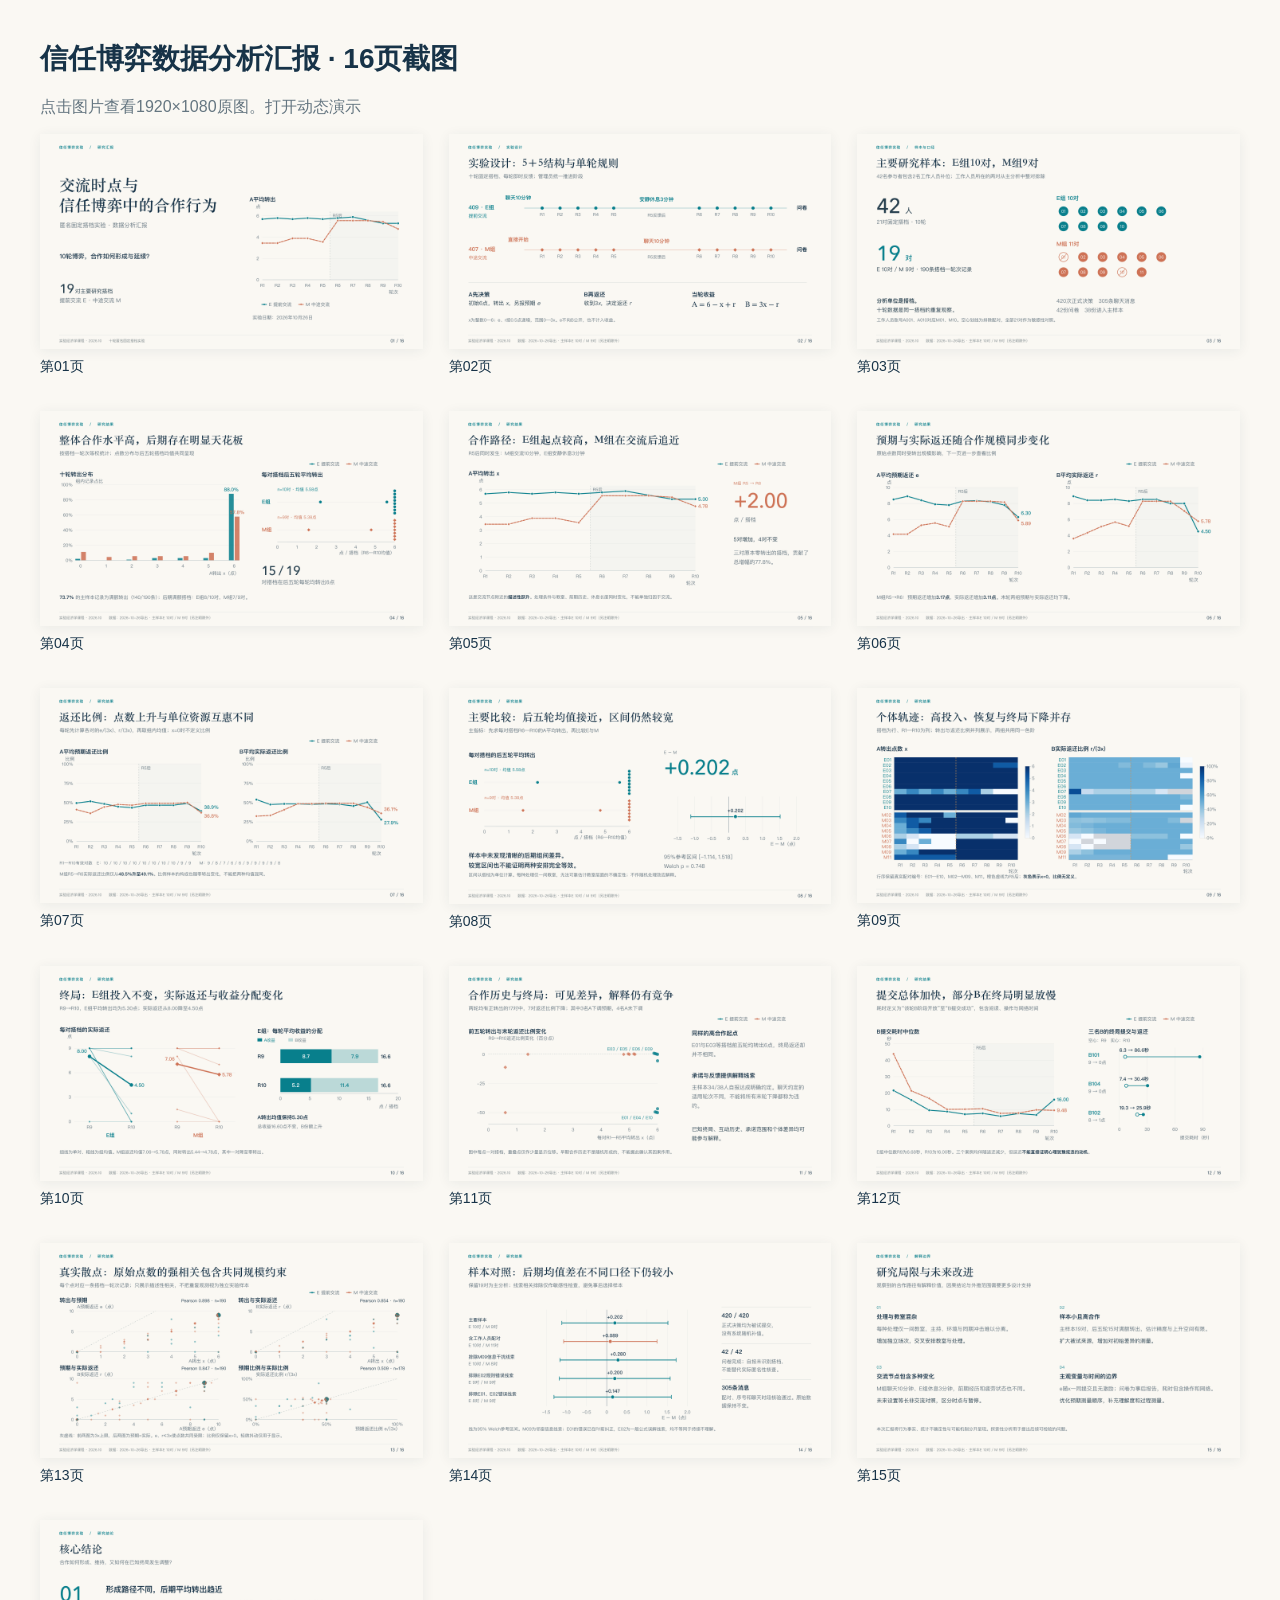
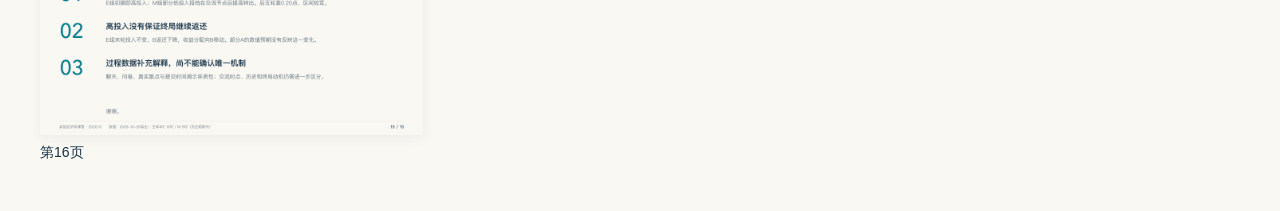
==== screenshots/index.html @ 46f56bd9 "Add offline trust-game analysis presentation" ====
<!doctype html><html lang="zh-CN"><meta charset="utf-8"><meta name="viewport" content="width=device-width,initial-scale=1"><title>16页截图总览</title><style>*{box-sizing:border-box}body{margin:40px;background:#faf8f3;color:#173348;font-family:"PingFang SC","Microsoft Yahei",sans-serif}h1{font-size:28px}p{color:#657681}.grid{display:grid;grid-template-columns:repeat(3,minmax(0,1fr));gap:26px}a{color:inherit;text-decoration:none}img{display:block;width:100%;box-shadow:0 2px 12px #17334812}figcaption{margin:9px 0;font-size:14px}figure{margin:0}@media(max-width:900px){.grid{grid-template-columns:repeat(2,minmax(0,1fr))}}@media(max-width:600px){.grid{grid-template-columns:1fr}}</style><h1>信任博弈数据分析汇报 · 16页截图</h1><p>点击图片查看1920×1080原图。<a href="../index.html">打开动态演示</a></p><div class="grid"><a href="slide-01.png"><figure><img src="slide-01.png" alt="第1页截图"><figcaption>第01页</figcaption></figure></a><a href="slide-02.png"><figure><img src="slide-02.png" alt="第2页截图"><figcaption>第02页</figcaption></figure></a><a href="slide-03.png"><figure><img src="slide-03.png" alt="第3页截图"><figcaption>第03页</figcaption></figure></a><a href="slide-04.png"><figure><img src="slide-04.png" alt="第4页截图"><figcaption>第04页</figcaption></figure></a><a href="slide-05.png"><figure><img src="slide-05.png" alt="第5页截图"><figcaption>第05页</figcaption></figure></a><a href="slide-06.png"><figure><img src="slide-06.png" alt="第6页截图"><figcaption>第06页</figcaption></figure></a><a href="slide-07.png"><figure><img src="slide-07.png" alt="第7页截图"><figcaption>第07页</figcaption></figure></a><a href="slide-08.png"><figure><img src="slide-08.png" alt="第8页截图"><figcaption>第08页</figcaption></figure></a><a href="slide-09.png"><figure><img src="slide-09.png" alt="第9页截图"><figcaption>第09页</figcaption></figure></a><a href="slide-10.png"><figure><img src="slide-10.png" alt="第10页截图"><figcaption>第10页</figcaption></figure></a><a href="slide-11.png"><figure><img src="slide-11.png" alt="第11页截图"><figcaption>第11页</figcaption></figure></a><a href="slide-12.png"><figure><img src="slide-12.png" alt="第12页截图"><figcaption>第12页</figcaption></figure></a><a href="slide-13.png"><figure><img src="slide-13.png" alt="第13页截图"><figcaption>第13页</figcaption></figure></a><a href="slide-14.png"><figure><img src="slide-14.png" alt="第14页截图"><figcaption>第14页</figcaption></figure></a><a href="slide-15.png"><figure><img src="slide-15.png" alt="第15页截图"><figcaption>第15页</figcaption></figure></a><a href="slide-16.png"><figure><img src="slide-16.png" alt="第16页截图"><figcaption>第16页</figcaption></figure></a></div></html>
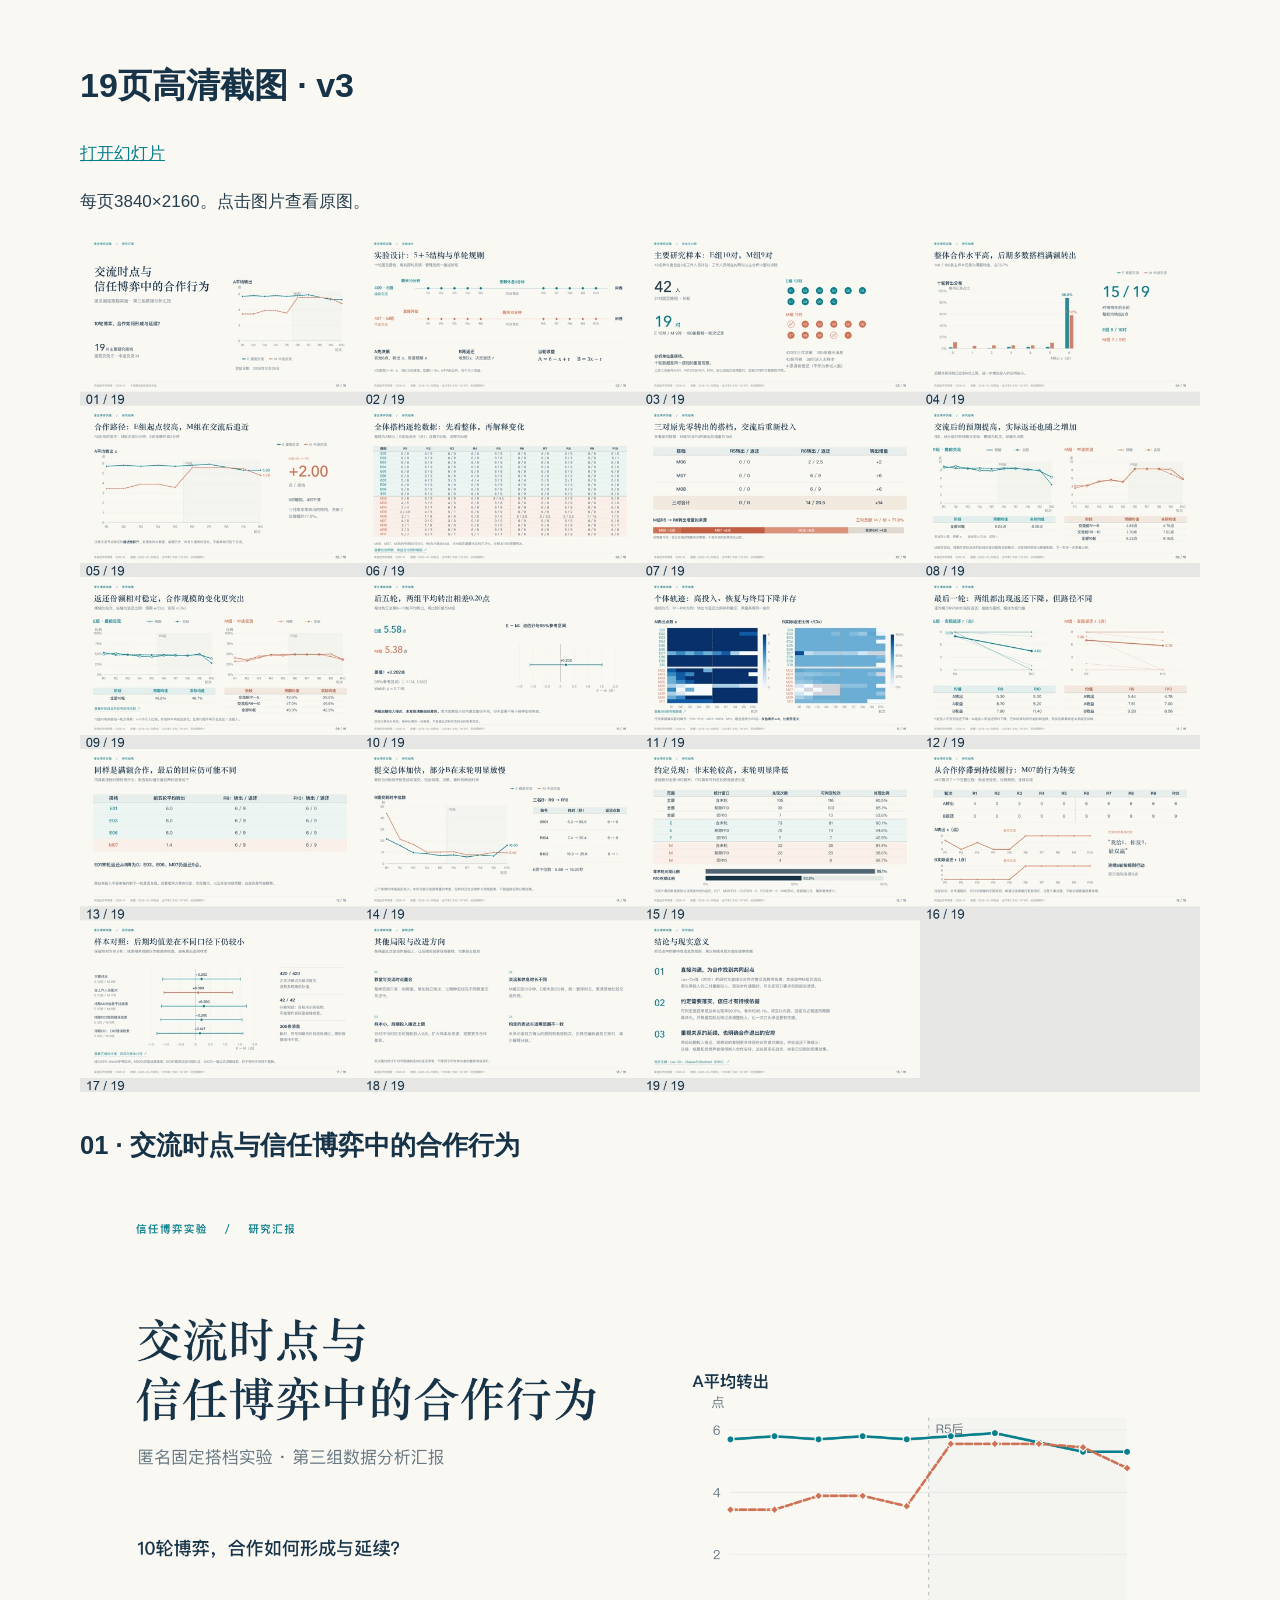
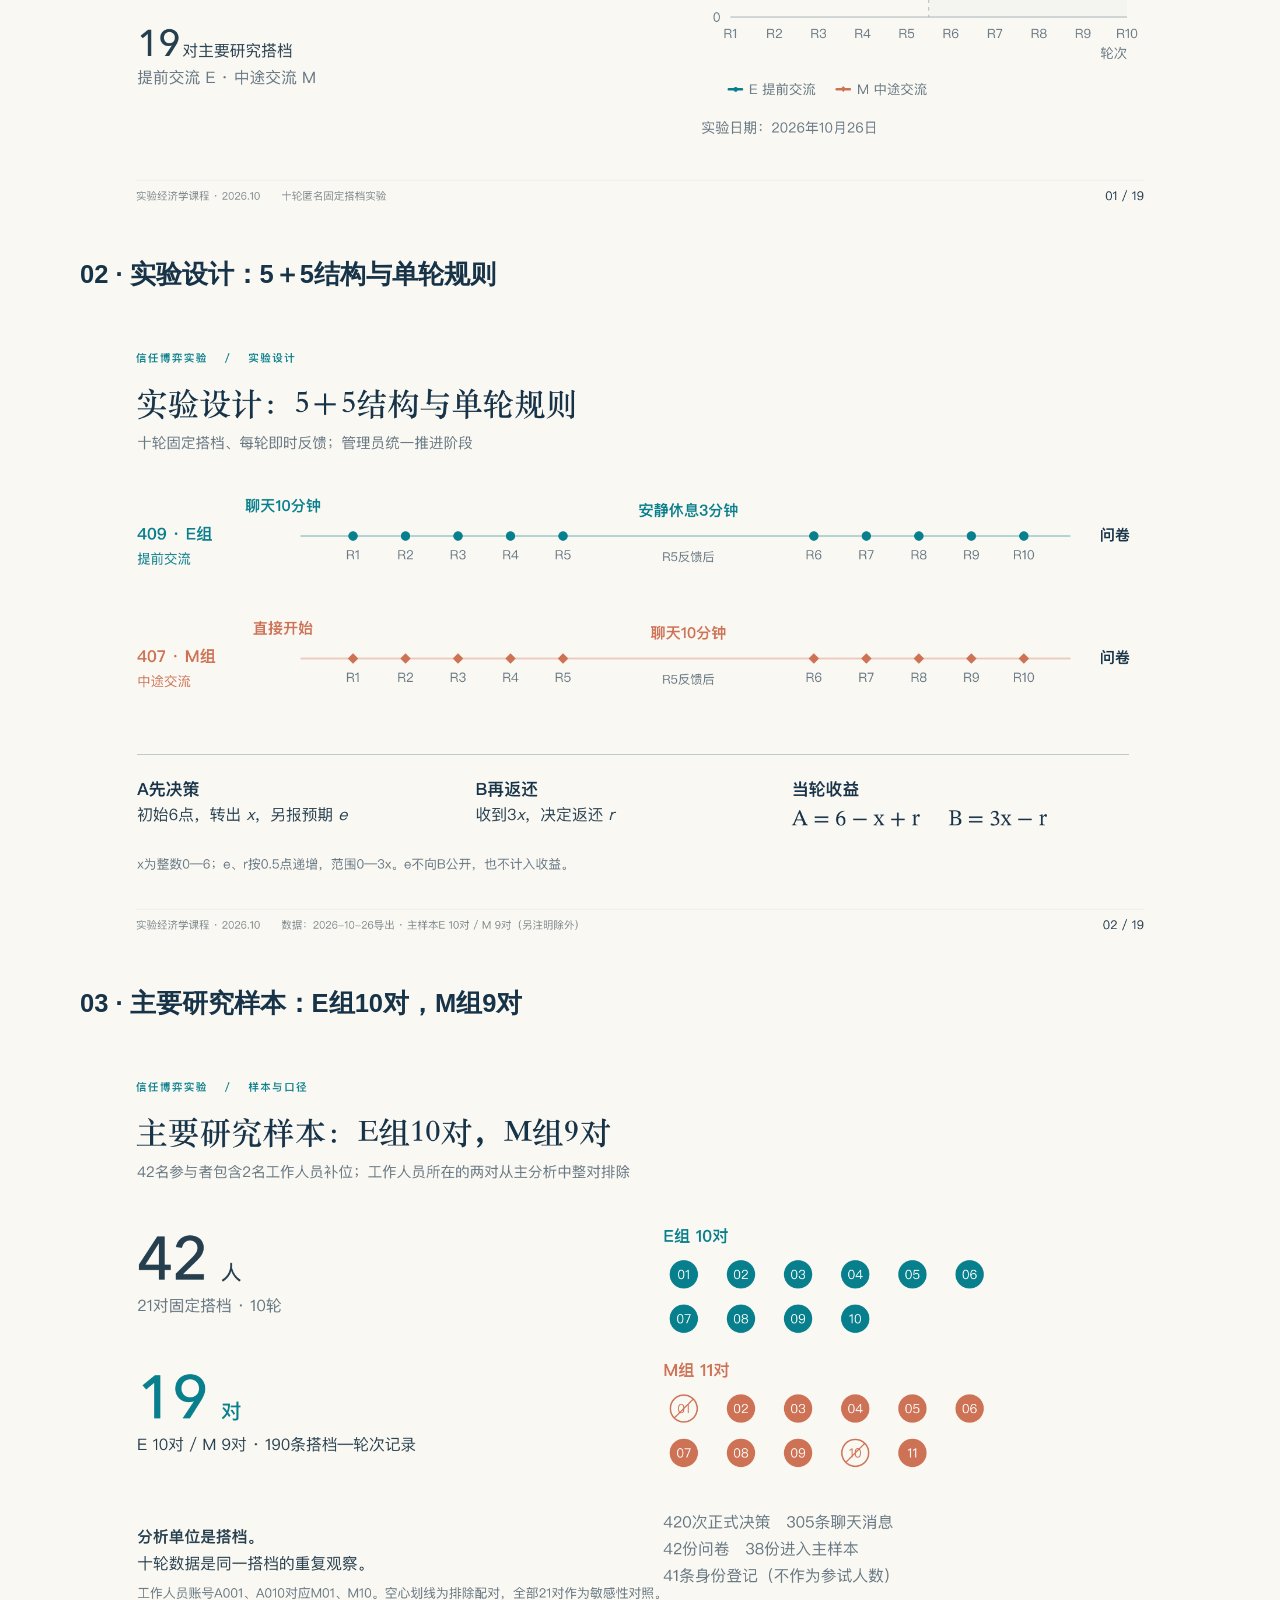
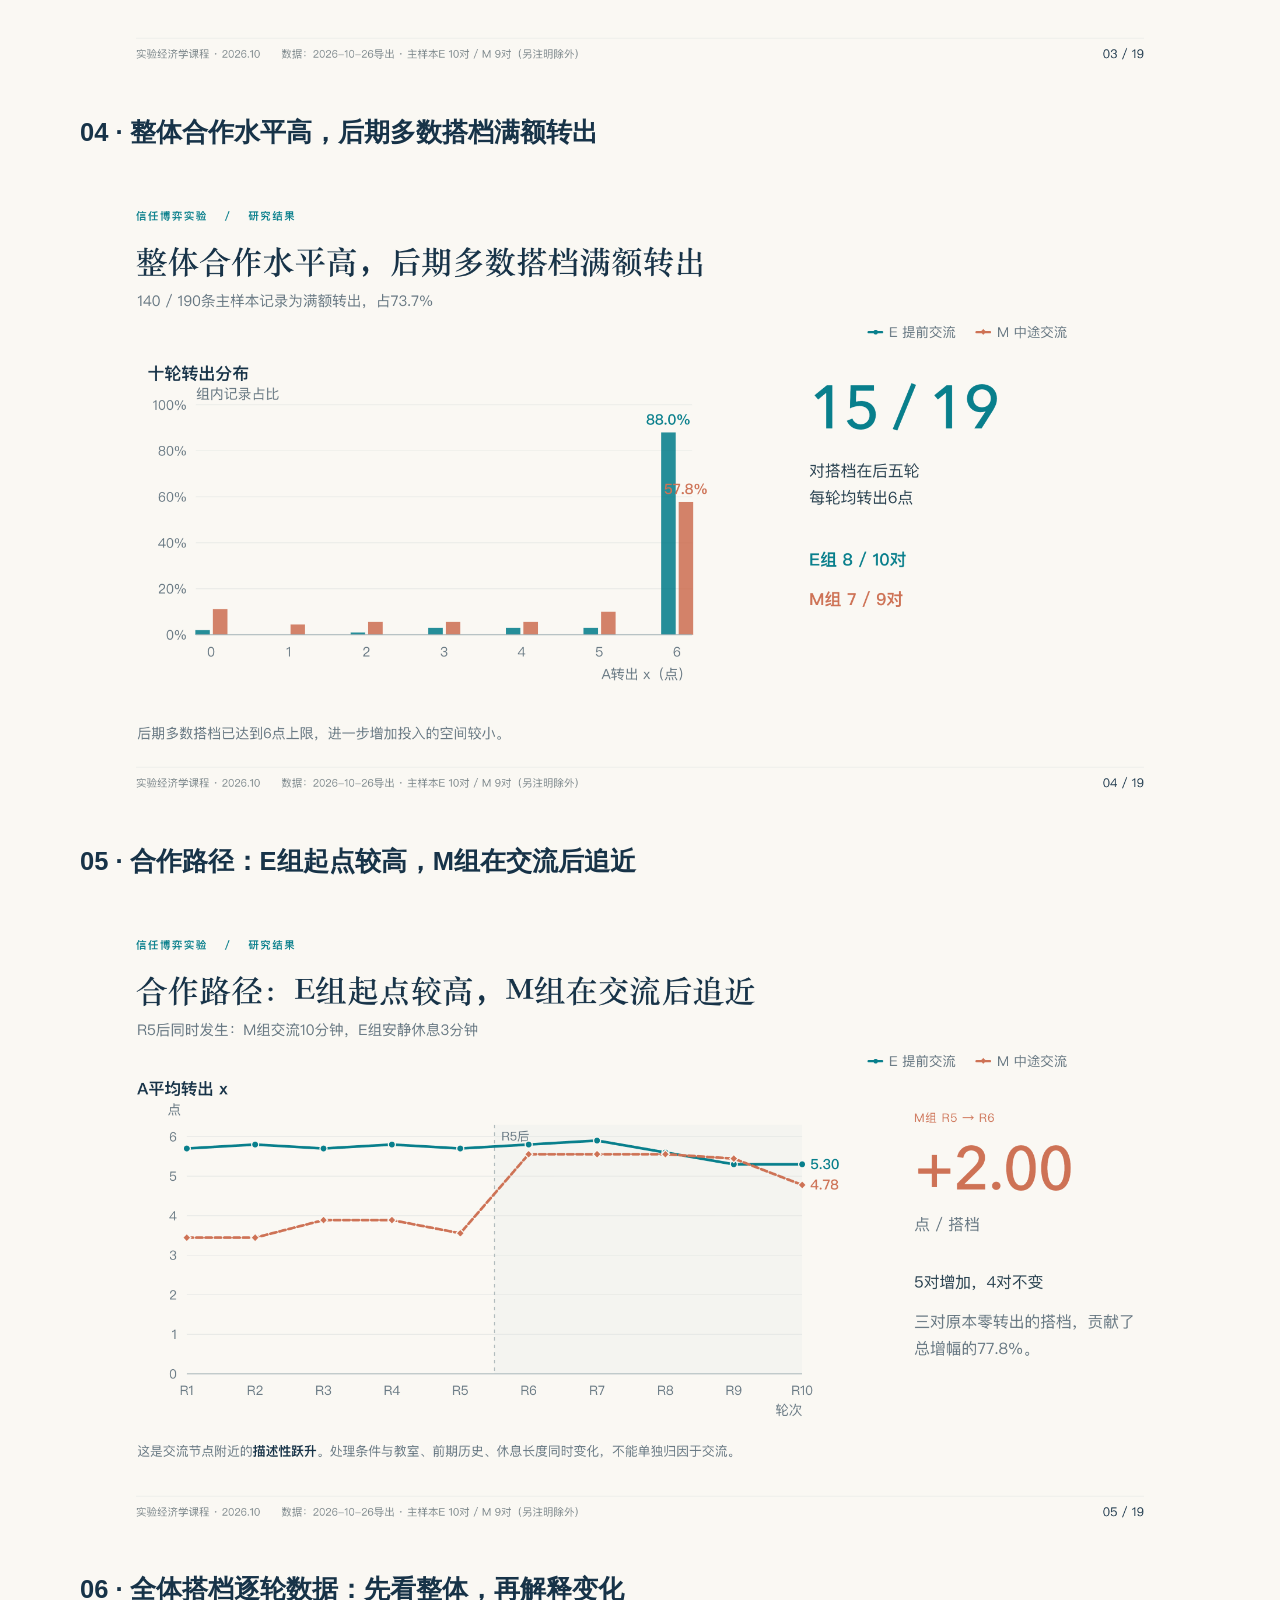
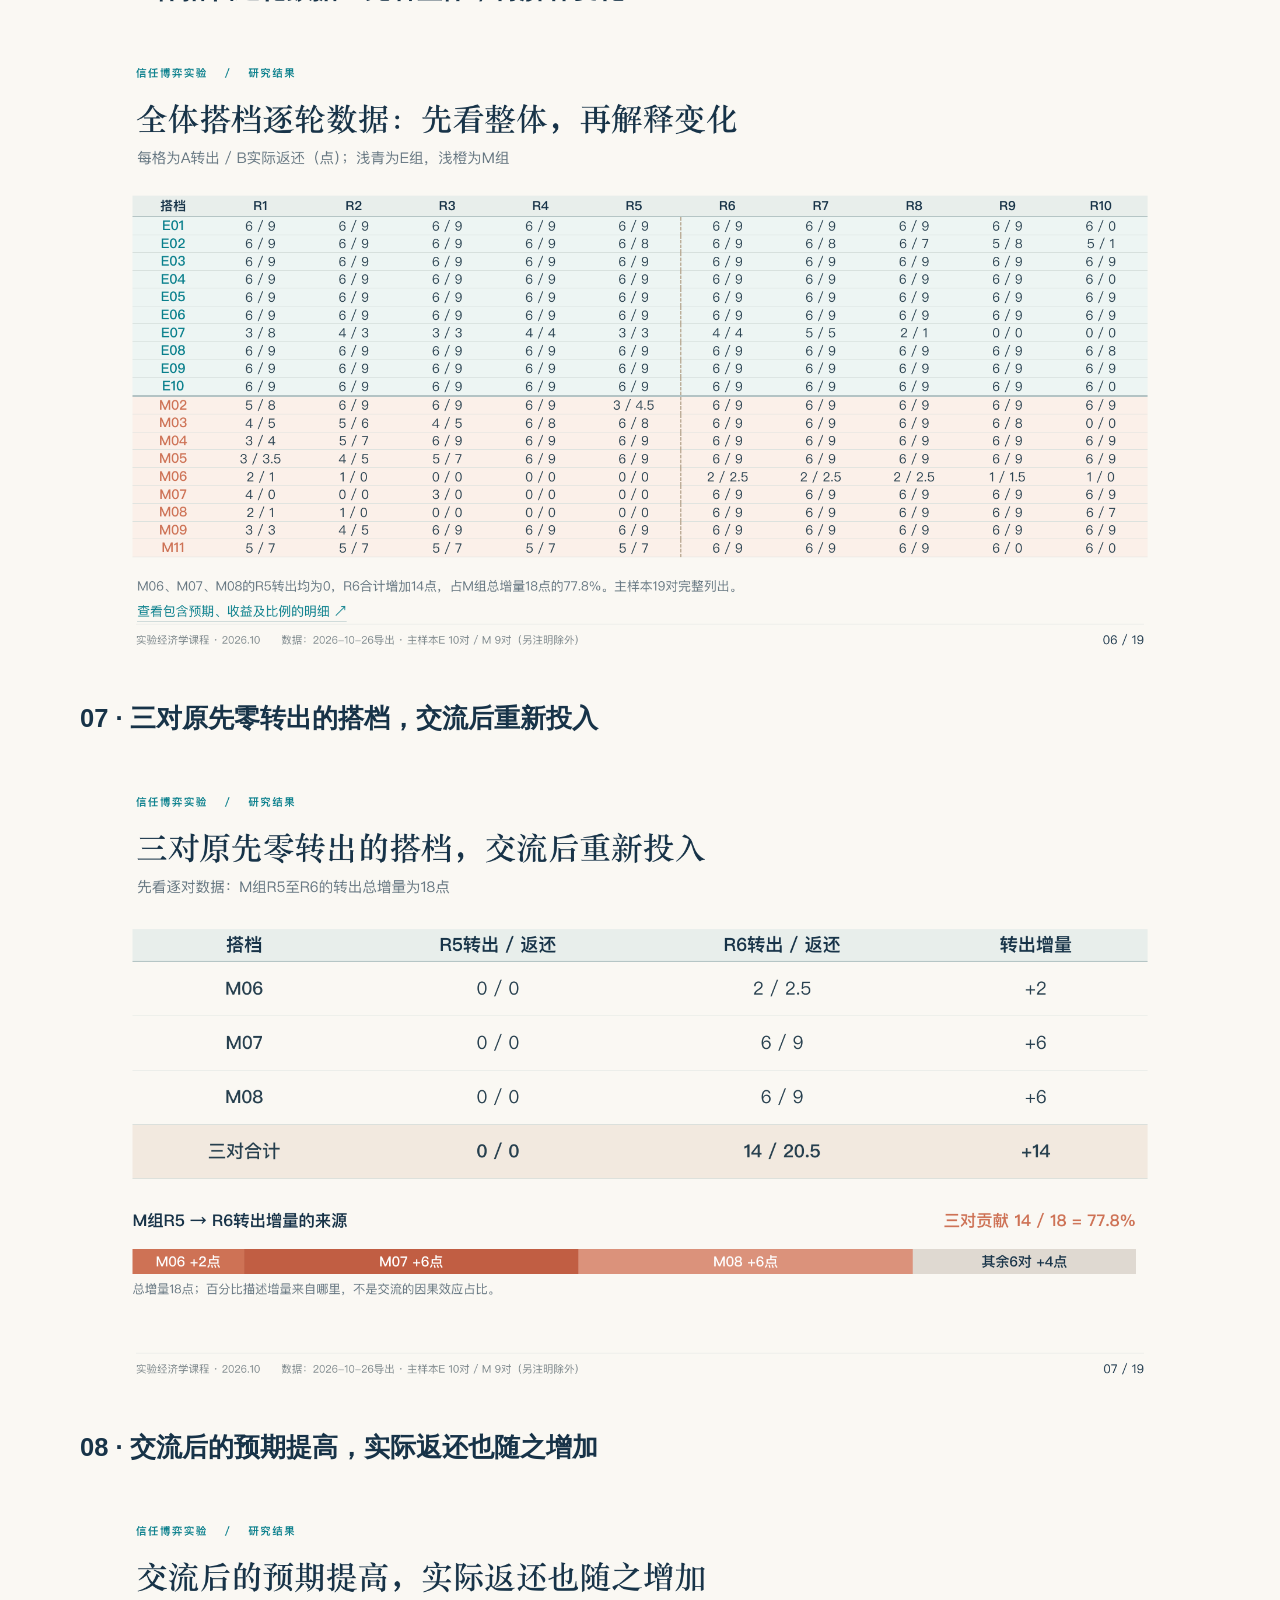
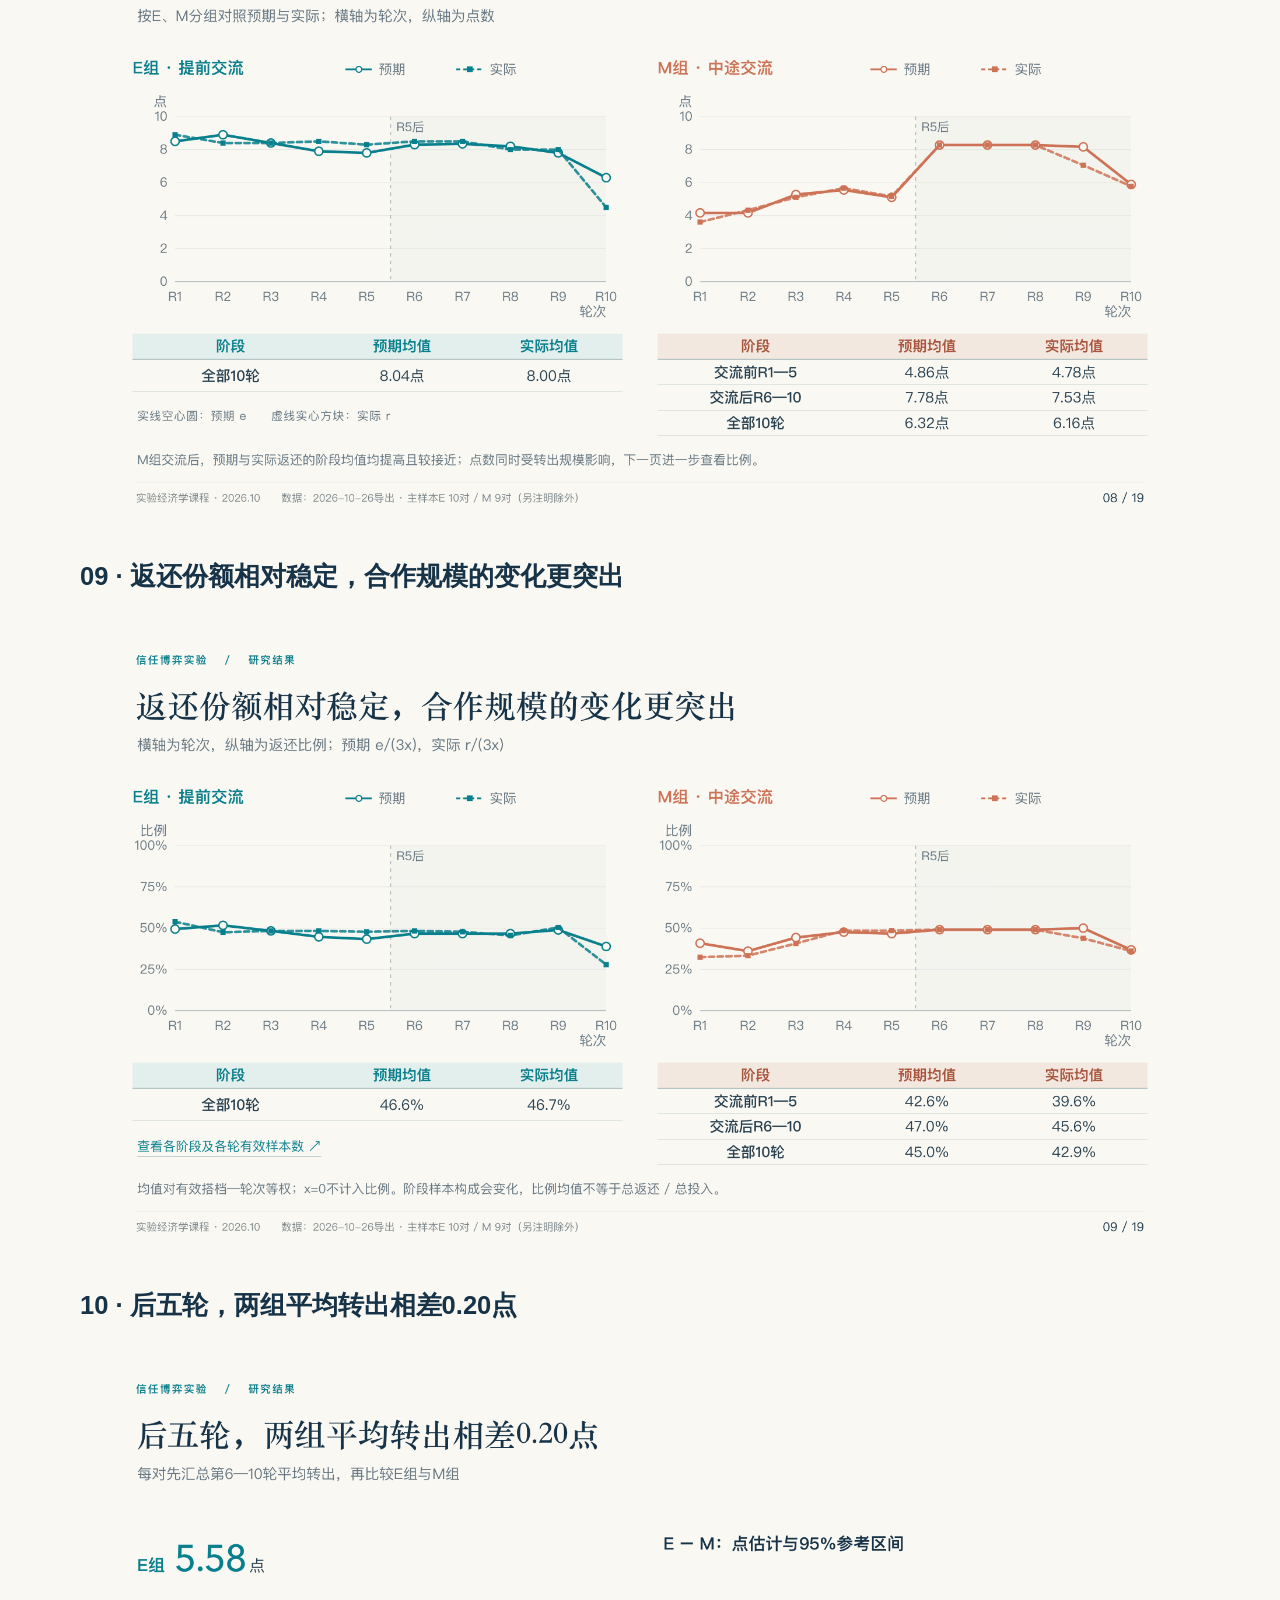
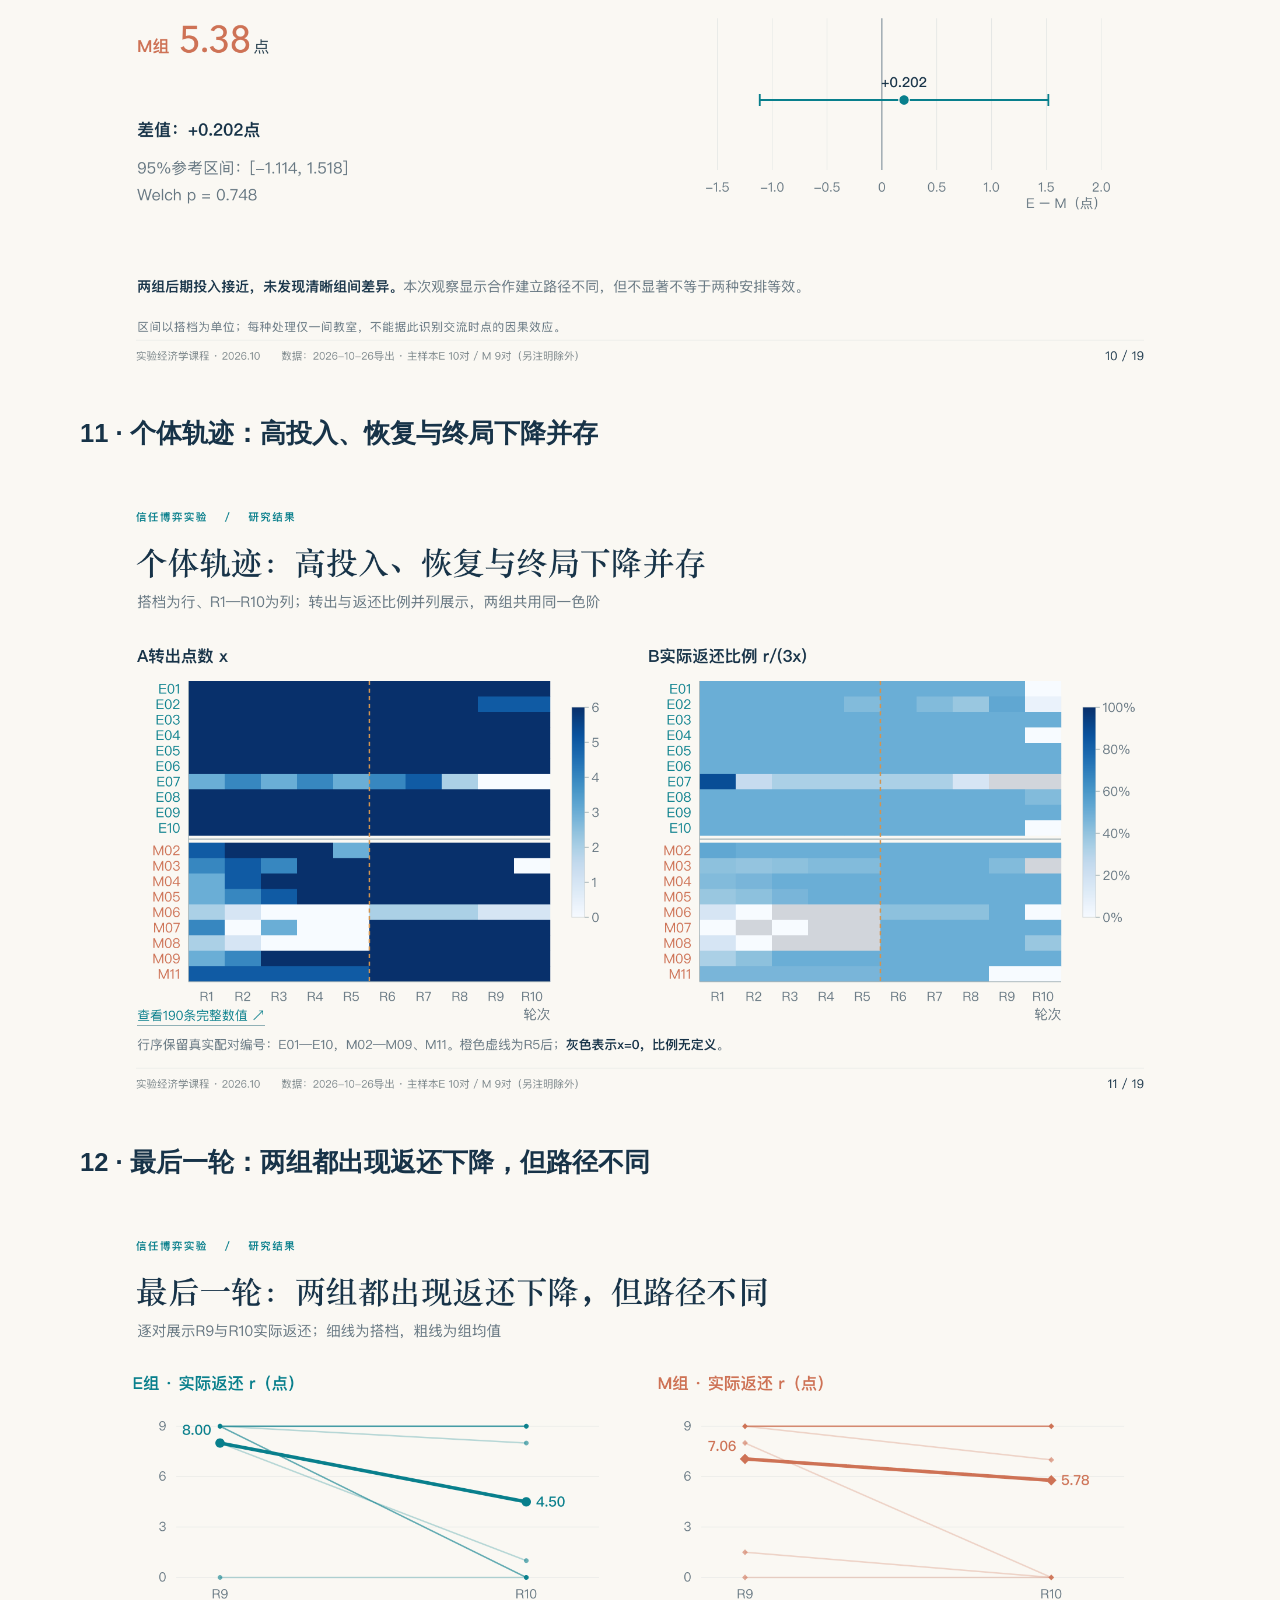
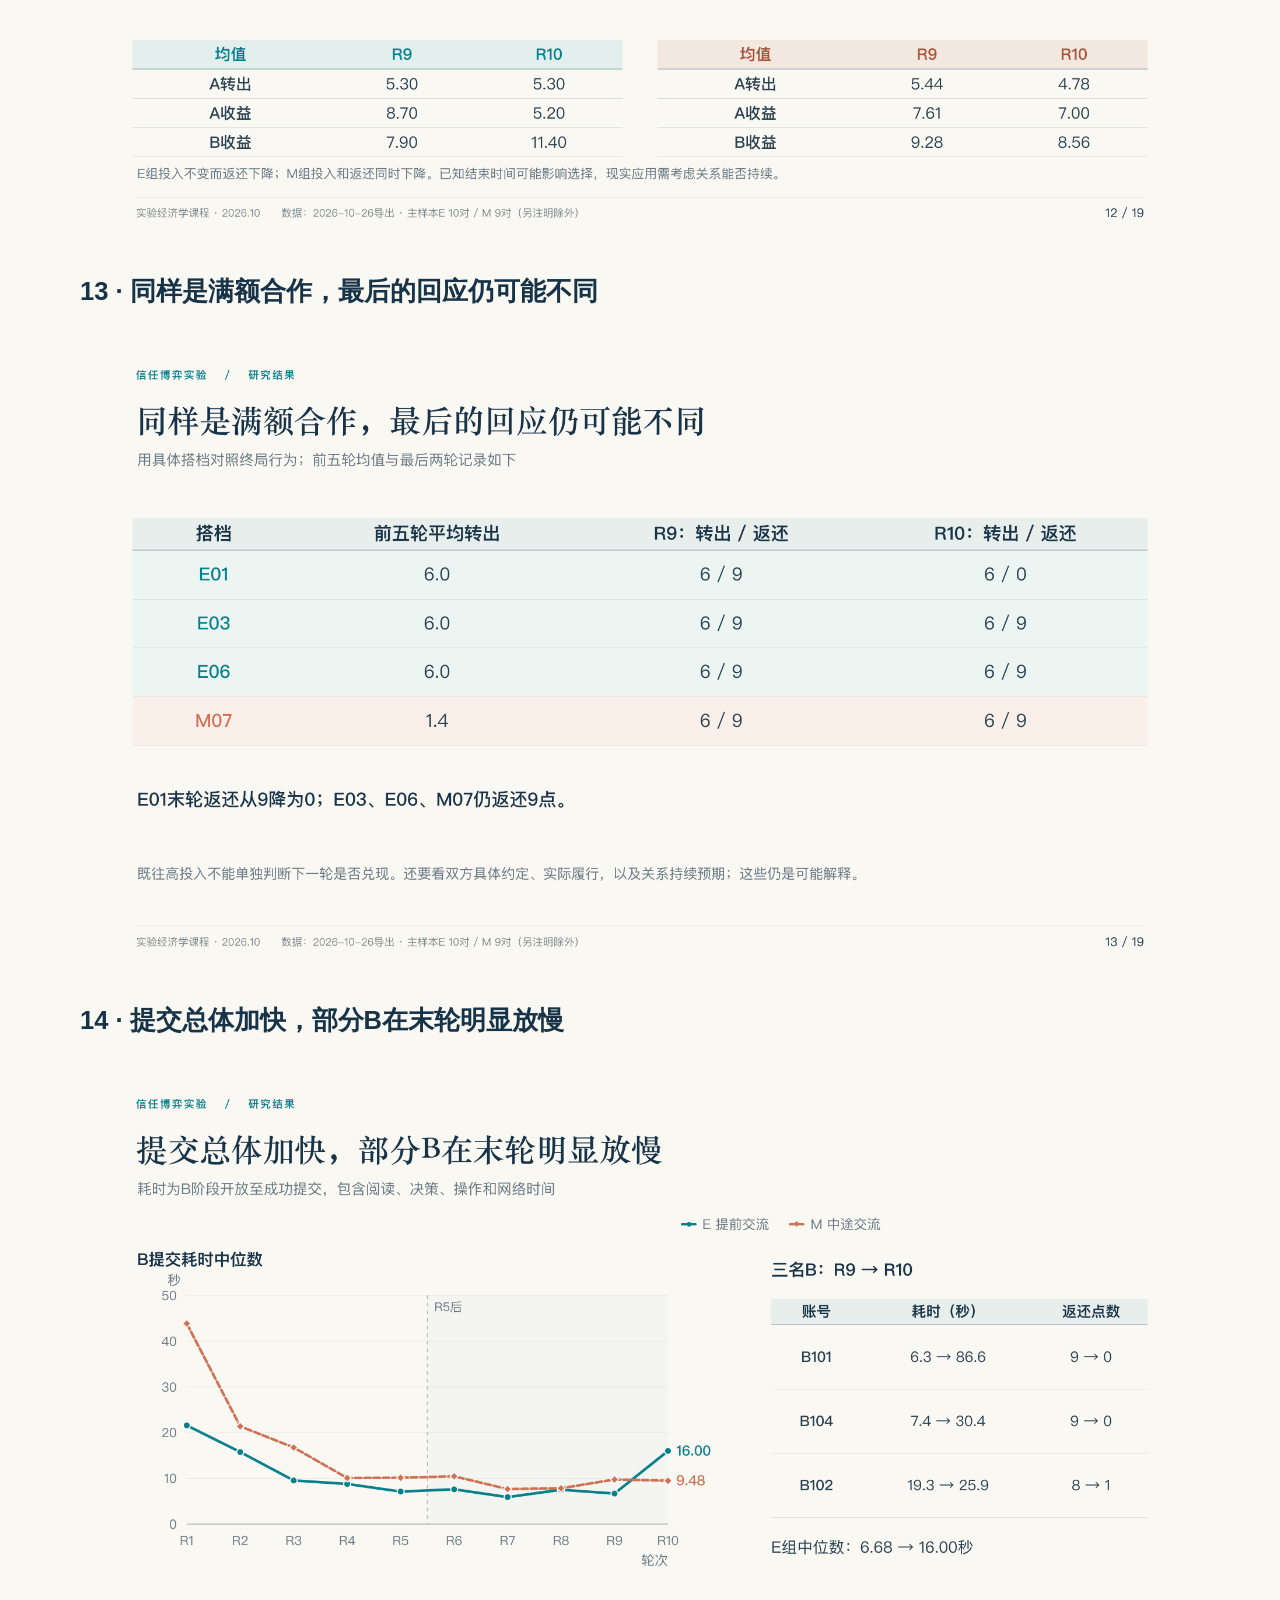
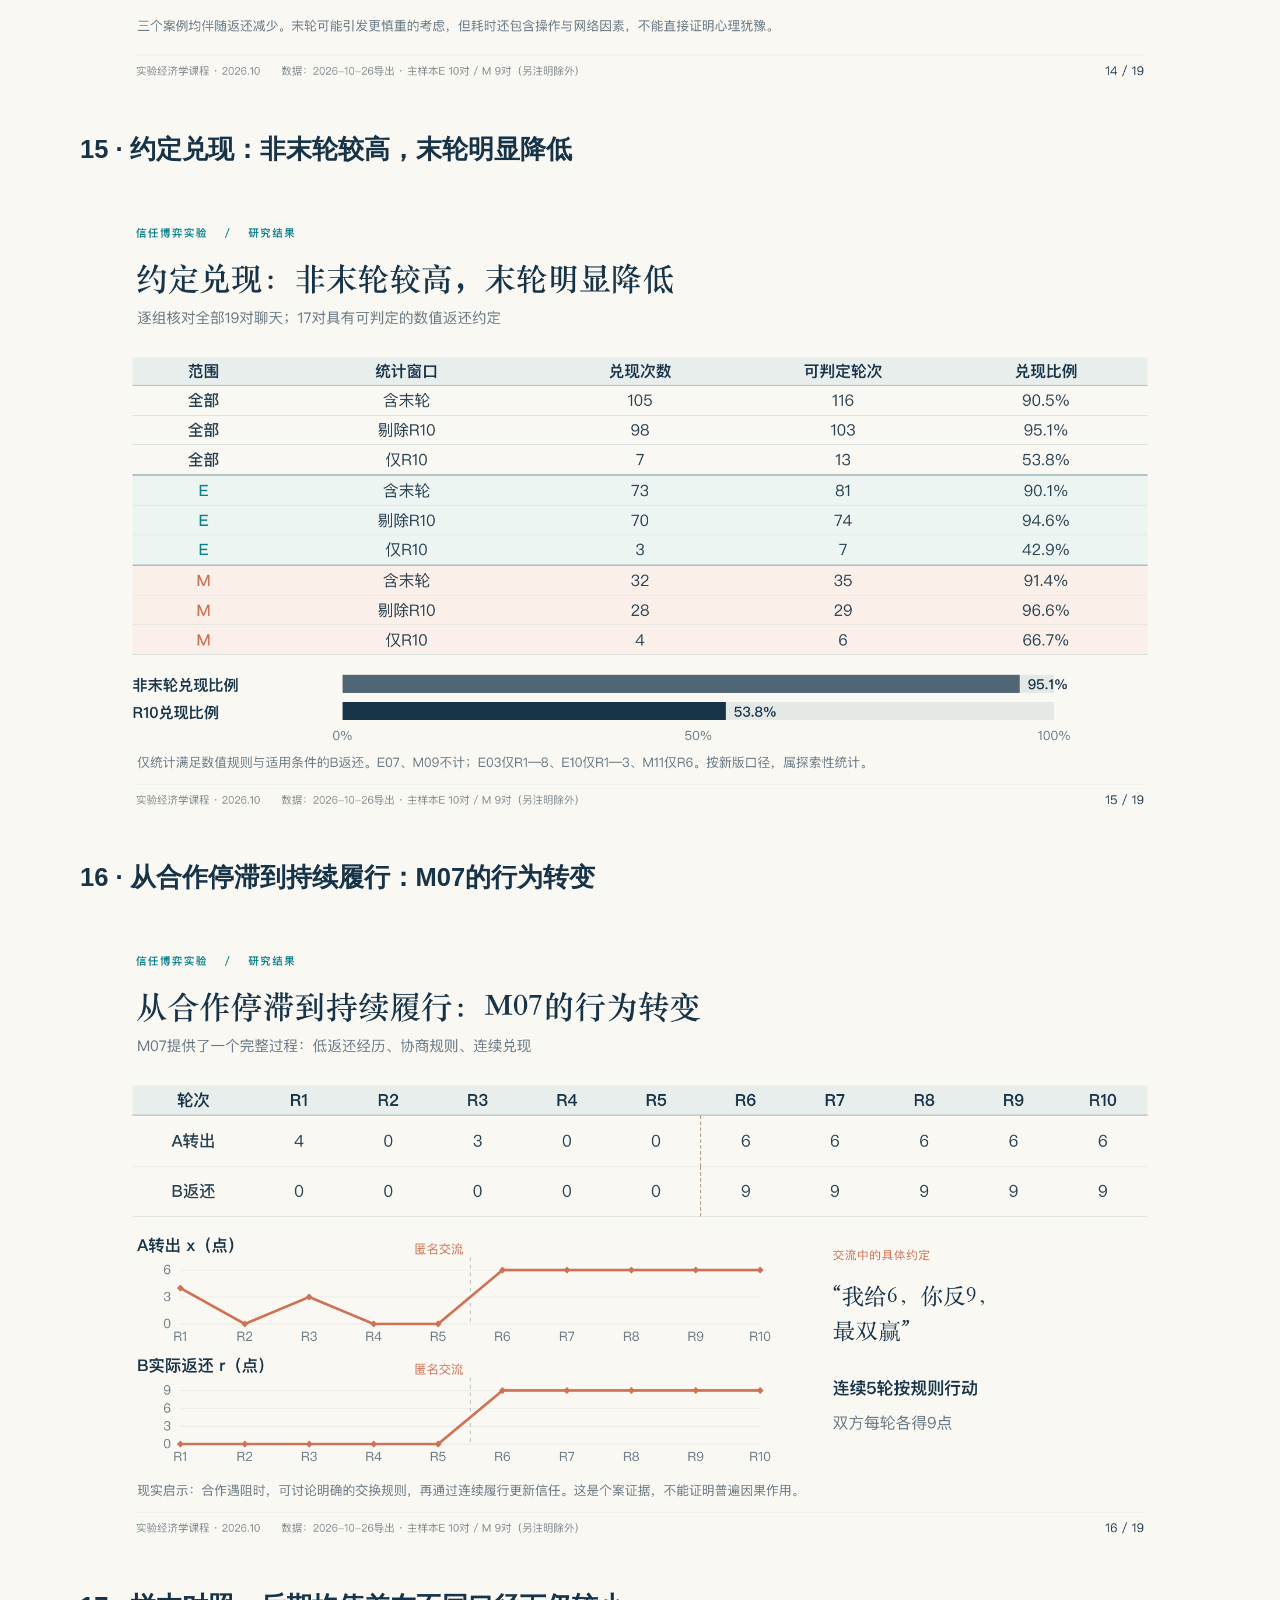
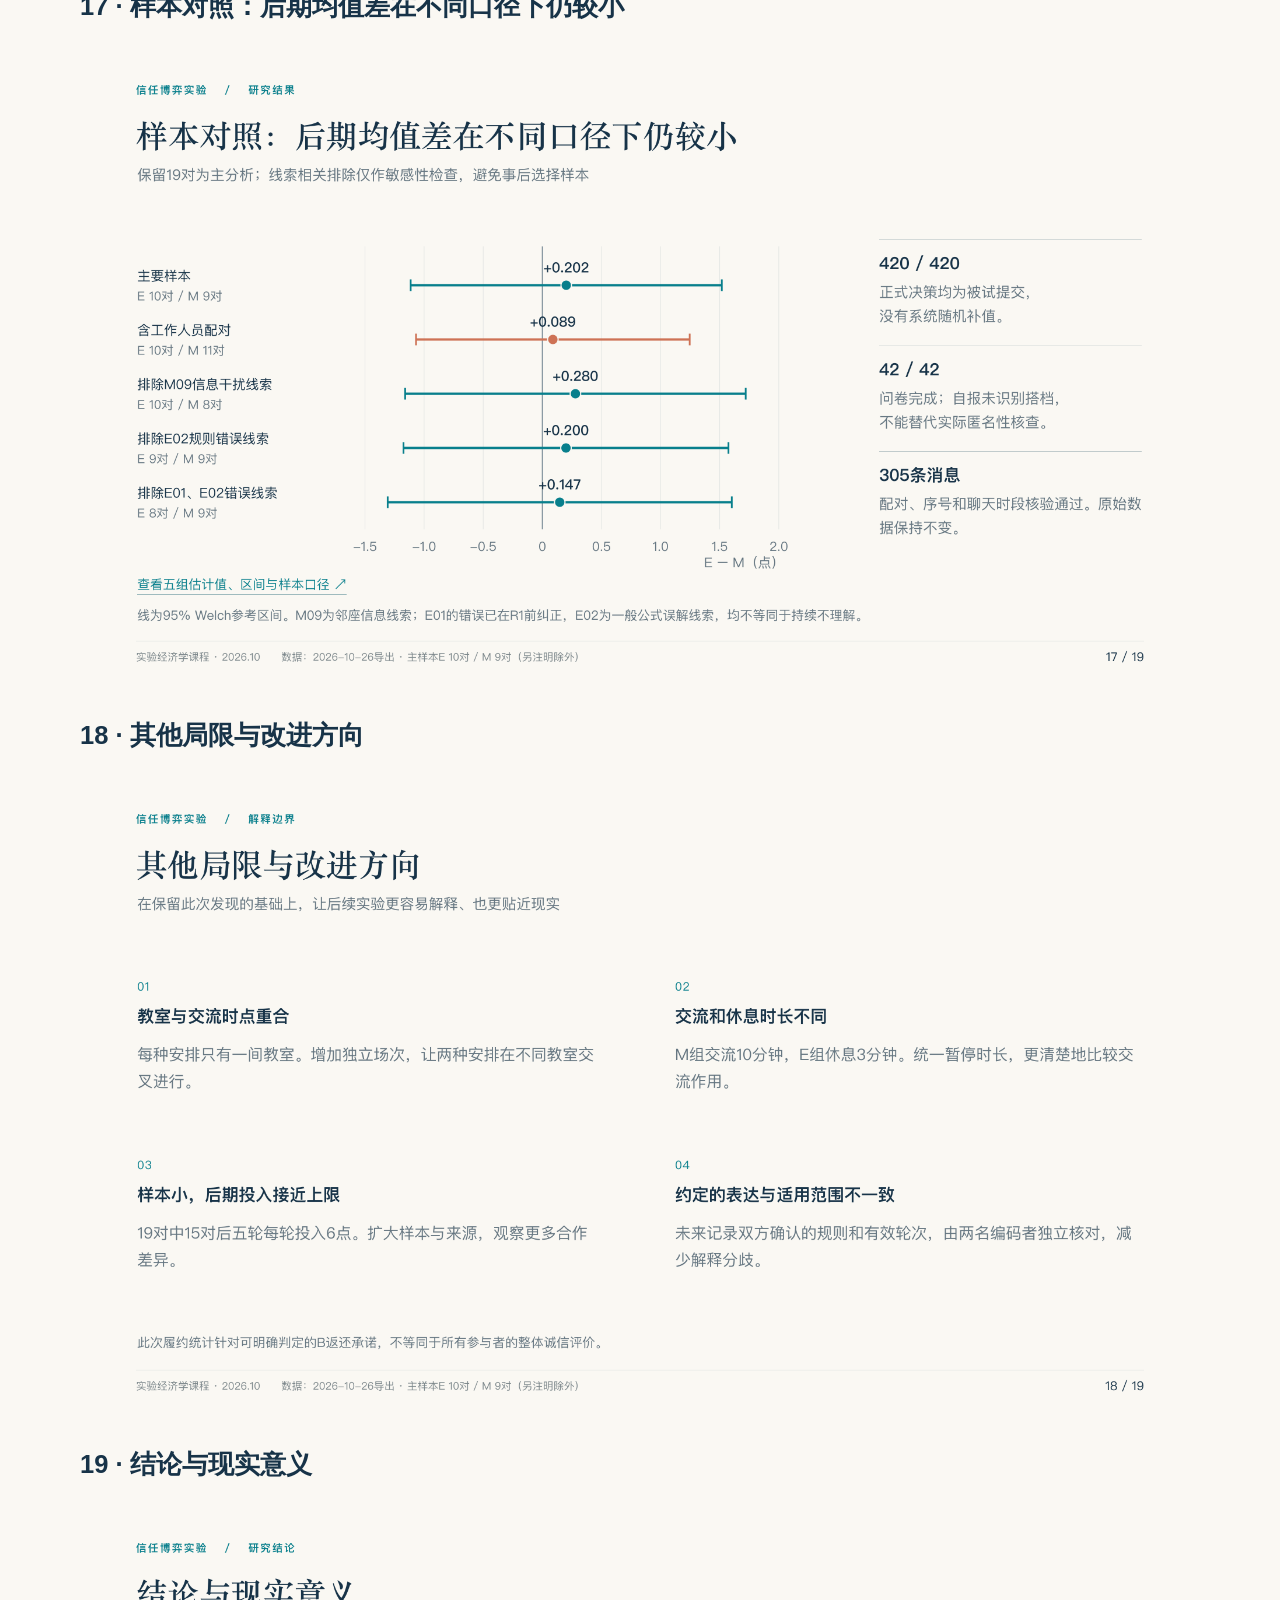
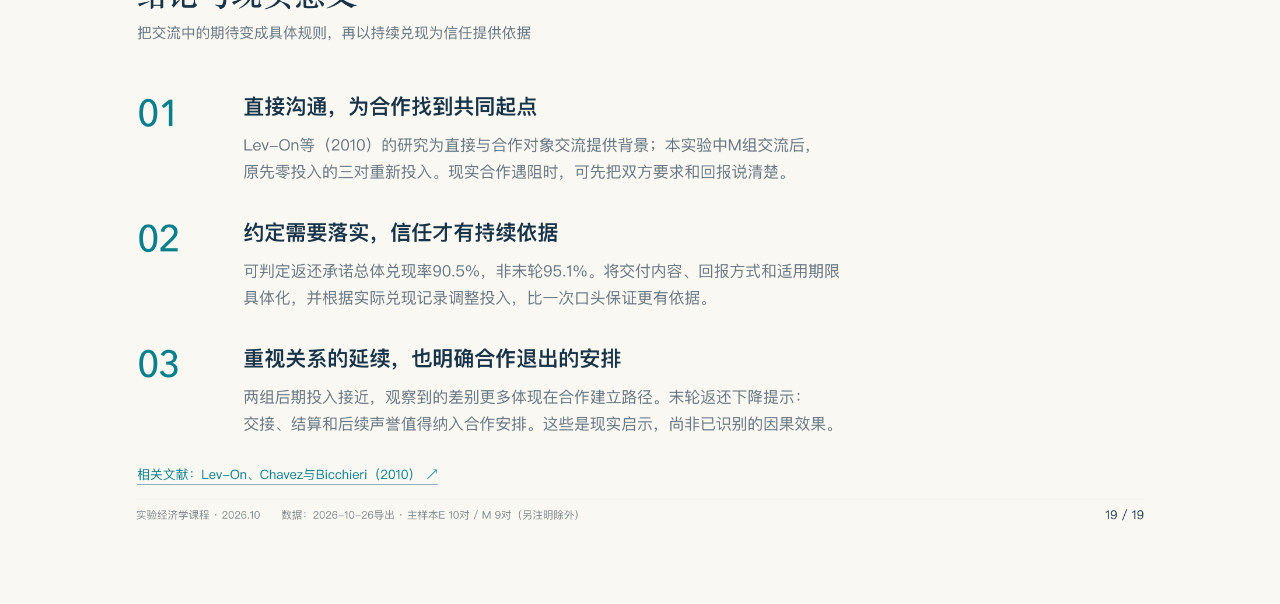
==== commit 1060f67d: "Update presentation to v3 with visible tables and 19 refreshed screenshots" ====
--- a/screenshots/index.html
+++ b/screenshots/index.html
@@ -1 +1 @@
-<!doctype html><html lang="zh-CN"><meta charset="utf-8"><meta name="viewport" content="width=device-width,initial-scale=1"><title>16页截图总览</title><style>*{box-sizing:border-box}body{margin:40px;background:#faf8f3;color:#173348;font-family:"PingFang SC","Microsoft Yahei",sans-serif}h1{font-size:28px}p{color:#657681}.grid{display:grid;grid-template-columns:repeat(3,minmax(0,1fr));gap:26px}a{color:inherit;text-decoration:none}img{display:block;width:100%;box-shadow:0 2px 12px #17334812}figcaption{margin:9px 0;font-size:14px}figure{margin:0}@media(max-width:900px){.grid{grid-template-columns:repeat(2,minmax(0,1fr))}}@media(max-width:600px){.grid{grid-template-columns:1fr}}</style><h1>信任博弈数据分析汇报 · 16页截图</h1><p>点击图片查看1920×1080原图。<a href="../index.html">打开动态演示</a></p><div class="grid"><a href="slide-01.png"><figure><img src="slide-01.png" alt="第1页截图"><figcaption>第01页</figcaption></figure></a><a href="slide-02.png"><figure><img src="slide-02.png" alt="第2页截图"><figcaption>第02页</figcaption></figure></a><a href="slide-03.png"><figure><img src="slide-03.png" alt="第3页截图"><figcaption>第03页</figcaption></figure></a><a href="slide-04.png"><figure><img src="slide-04.png" alt="第4页截图"><figcaption>第04页</figcaption></figure></a><a href="slide-05.png"><figure><img src="slide-05.png" alt="第5页截图"><figcaption>第05页</figcaption></figure></a><a href="slide-06.png"><figure><img src="slide-06.png" alt="第6页截图"><figcaption>第06页</figcaption></figure></a><a href="slide-07.png"><figure><img src="slide-07.png" alt="第7页截图"><figcaption>第07页</figcaption></figure></a><a href="slide-08.png"><figure><img src="slide-08.png" alt="第8页截图"><figcaption>第08页</figcaption></figure></a><a href="slide-09.png"><figure><img src="slide-09.png" alt="第9页截图"><figcaption>第09页</figcaption></figure></a><a href="slide-10.png"><figure><img src="slide-10.png" alt="第10页截图"><figcaption>第10页</figcaption></figure></a><a href="slide-11.png"><figure><img src="slide-11.png" alt="第11页截图"><figcaption>第11页</figcaption></figure></a><a href="slide-12.png"><figure><img src="slide-12.png" alt="第12页截图"><figcaption>第12页</figcaption></figure></a><a href="slide-13.png"><figure><img src="slide-13.png" alt="第13页截图"><figcaption>第13页</figcaption></figure></a><a href="slide-14.png"><figure><img src="slide-14.png" alt="第14页截图"><figcaption>第14页</figcaption></figure></a><a href="slide-15.png"><figure><img src="slide-15.png" alt="第15页截图"><figcaption>第15页</figcaption></figure></a><a href="slide-16.png"><figure><img src="slide-16.png" alt="第16页截图"><figcaption>第16页</figcaption></figure></a></div></html>+<!doctype html><html lang="zh-CN"><meta charset="utf-8"><meta name="viewport" content="width=device-width,initial-scale=1"><title>19页高清截图 · v3</title><style>body{background:#faf8f3;color:#263f4e;font:17px/1.8 "PingFang SC","Microsoft YaHei",sans-serif;max-width:1120px;margin:55px auto;padding:0 25px}h1,h2{color:#173348}a{color:#087f8c}table{border-collapse:collapse;width:100%}th,td{padding:12px;text-align:left;border-bottom:1px solid #d4dcda}th{background:#e9efeb}.muted{color:#657681}img{max-width:100%}</style><body><h1>19页高清截图 · v3</h1><p><a href="../index.html">打开幻灯片</a></p><p>每页3840×2160。点击图片查看原图。</p><a href="contact-sheet.jpg"><img src="contact-sheet.jpg"></a><h2>01 · 交流时点与信任博弈中的合作行为</h2><a href="slide-01.png"><img loading="lazy" src="slide-01.png"></a><h2>02 · 实验设计：5＋5结构与单轮规则</h2><a href="slide-02.png"><img loading="lazy" src="slide-02.png"></a><h2>03 · 主要研究样本：E组10对，M组9对</h2><a href="slide-03.png"><img loading="lazy" src="slide-03.png"></a><h2>04 · 整体合作水平高，后期多数搭档满额转出</h2><a href="slide-04.png"><img loading="lazy" src="slide-04.png"></a><h2>05 · 合作路径：E组起点较高，M组在交流后追近</h2><a href="slide-05.png"><img loading="lazy" src="slide-05.png"></a><h2>06 · 全体搭档逐轮数据：先看整体，再解释变化</h2><a href="slide-06.png"><img loading="lazy" src="slide-06.png"></a><h2>07 · 三对原先零转出的搭档，交流后重新投入</h2><a href="slide-07.png"><img loading="lazy" src="slide-07.png"></a><h2>08 · 交流后的预期提高，实际返还也随之增加</h2><a href="slide-08.png"><img loading="lazy" src="slide-08.png"></a><h2>09 · 返还份额相对稳定，合作规模的变化更突出</h2><a href="slide-09.png"><img loading="lazy" src="slide-09.png"></a><h2>10 · 后五轮，两组平均转出相差0.20点</h2><a href="slide-10.png"><img loading="lazy" src="slide-10.png"></a><h2>11 · 个体轨迹：高投入、恢复与终局下降并存</h2><a href="slide-11.png"><img loading="lazy" src="slide-11.png"></a><h2>12 · 最后一轮：两组都出现返还下降，但路径不同</h2><a href="slide-12.png"><img loading="lazy" src="slide-12.png"></a><h2>13 · 同样是满额合作，最后的回应仍可能不同</h2><a href="slide-13.png"><img loading="lazy" src="slide-13.png"></a><h2>14 · 提交总体加快，部分B在末轮明显放慢</h2><a href="slide-14.png"><img loading="lazy" src="slide-14.png"></a><h2>15 · 约定兑现：非末轮较高，末轮明显降低</h2><a href="slide-15.png"><img loading="lazy" src="slide-15.png"></a><h2>16 · 从合作停滞到持续履行：M07的行为转变</h2><a href="slide-16.png"><img loading="lazy" src="slide-16.png"></a><h2>17 · 样本对照：后期均值差在不同口径下仍较小</h2><a href="slide-17.png"><img loading="lazy" src="slide-17.png"></a><h2>18 · 其他局限与改进方向</h2><a href="slide-18.png"><img loading="lazy" src="slide-18.png"></a><h2>19 · 结论与现实意义</h2><a href="slide-19.png"><img loading="lazy" src="slide-19.png"></a></body></html>
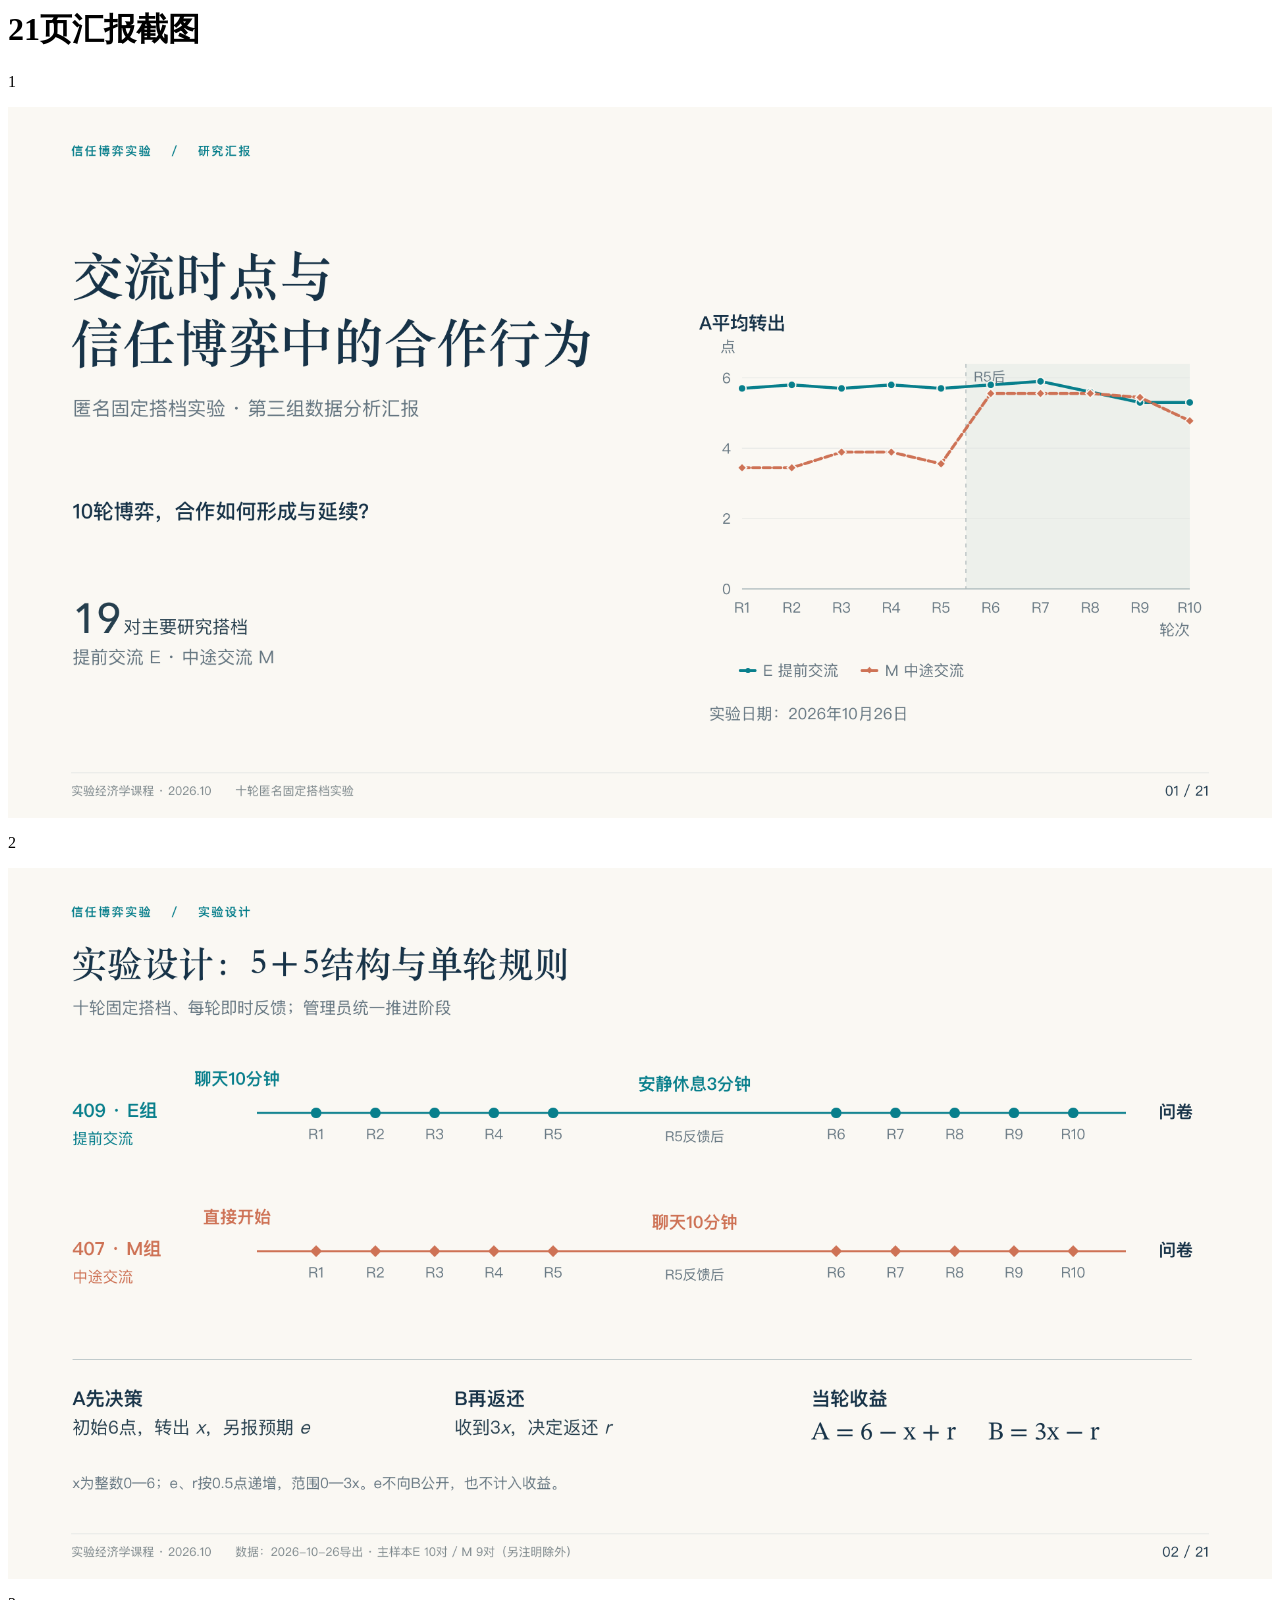
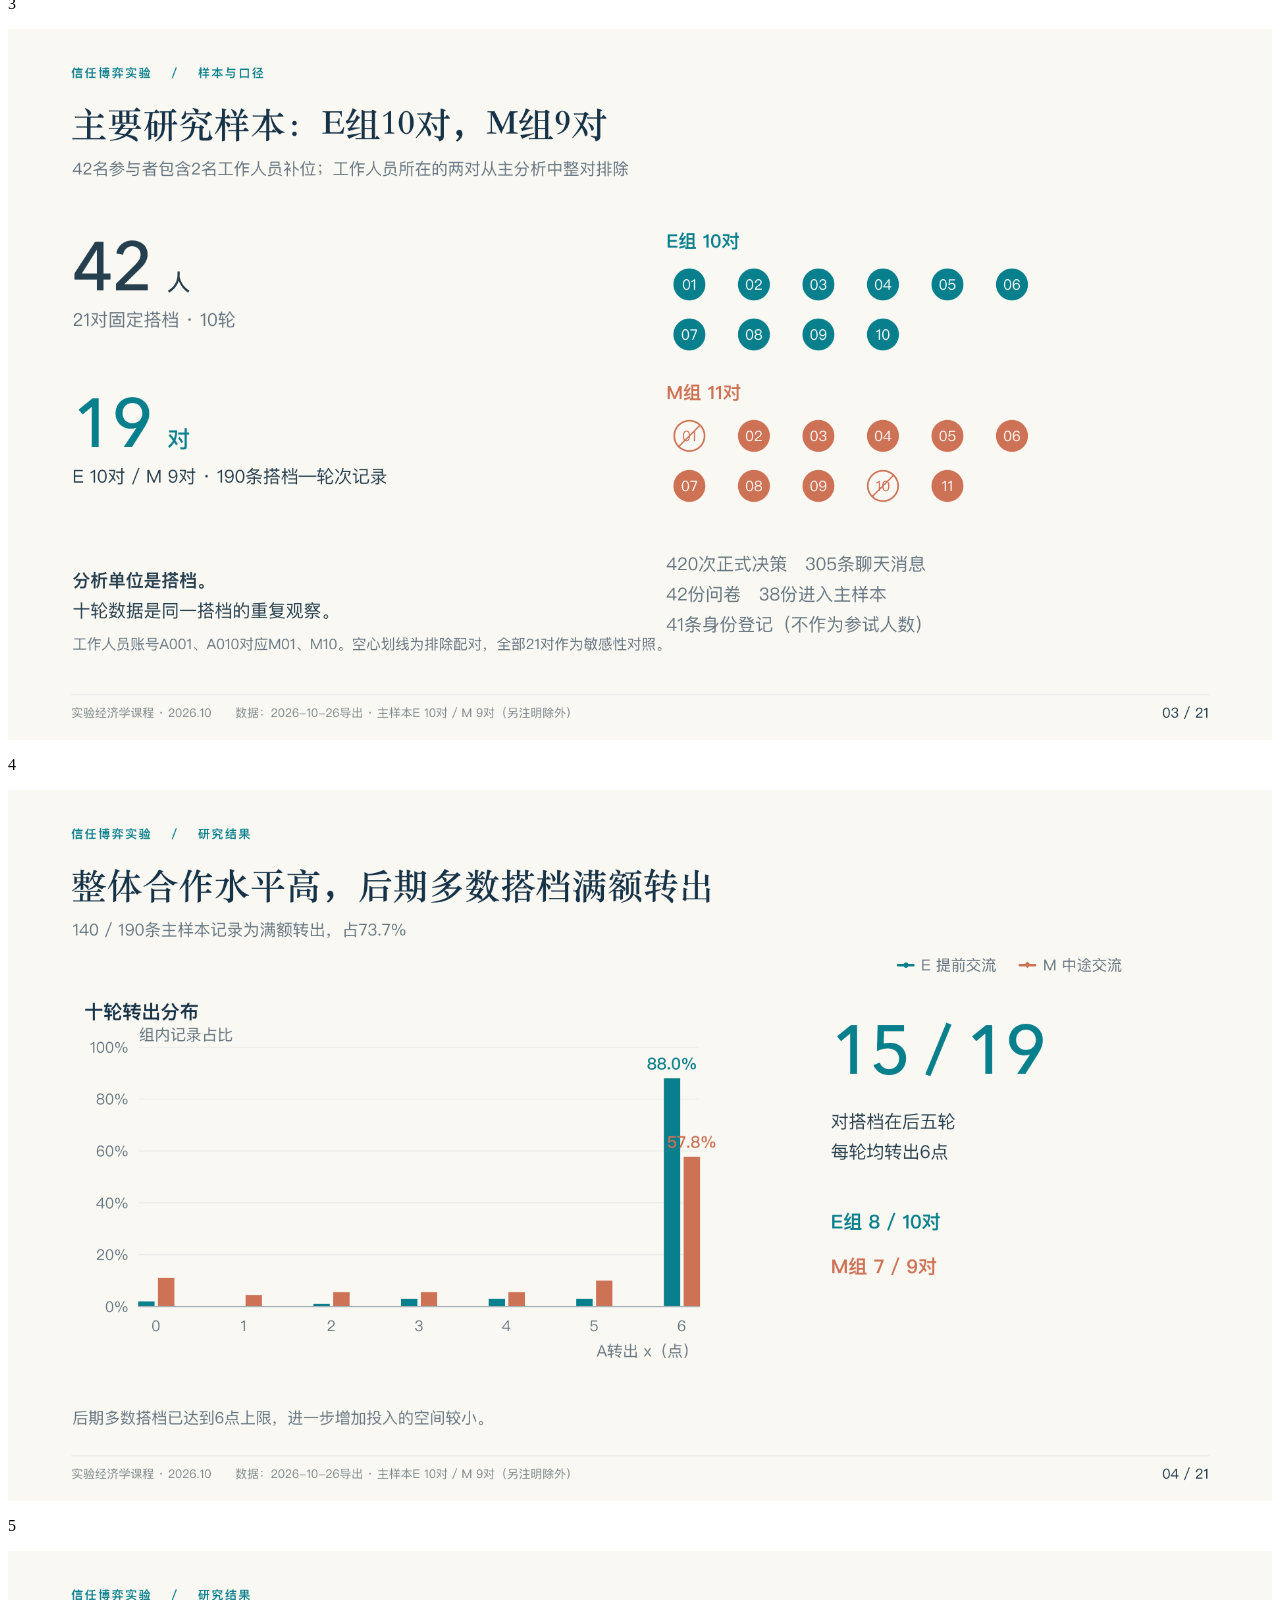
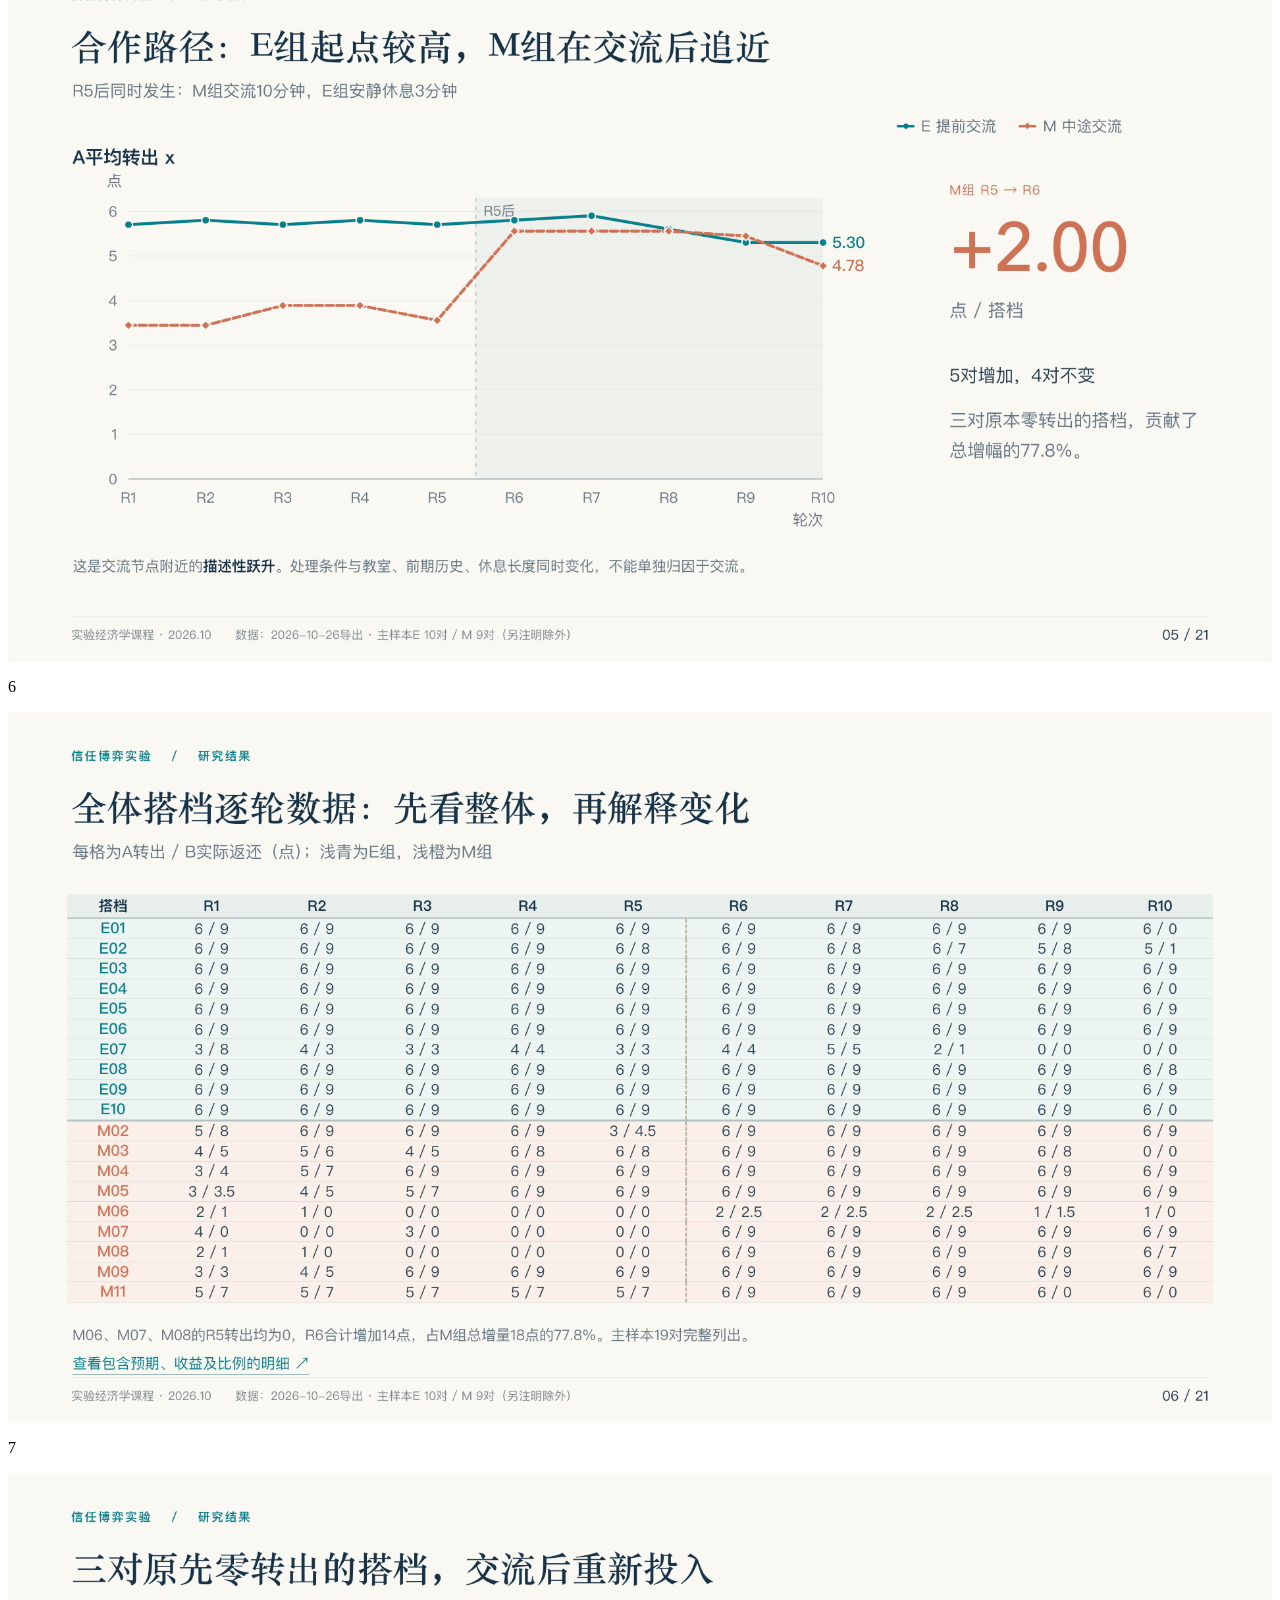
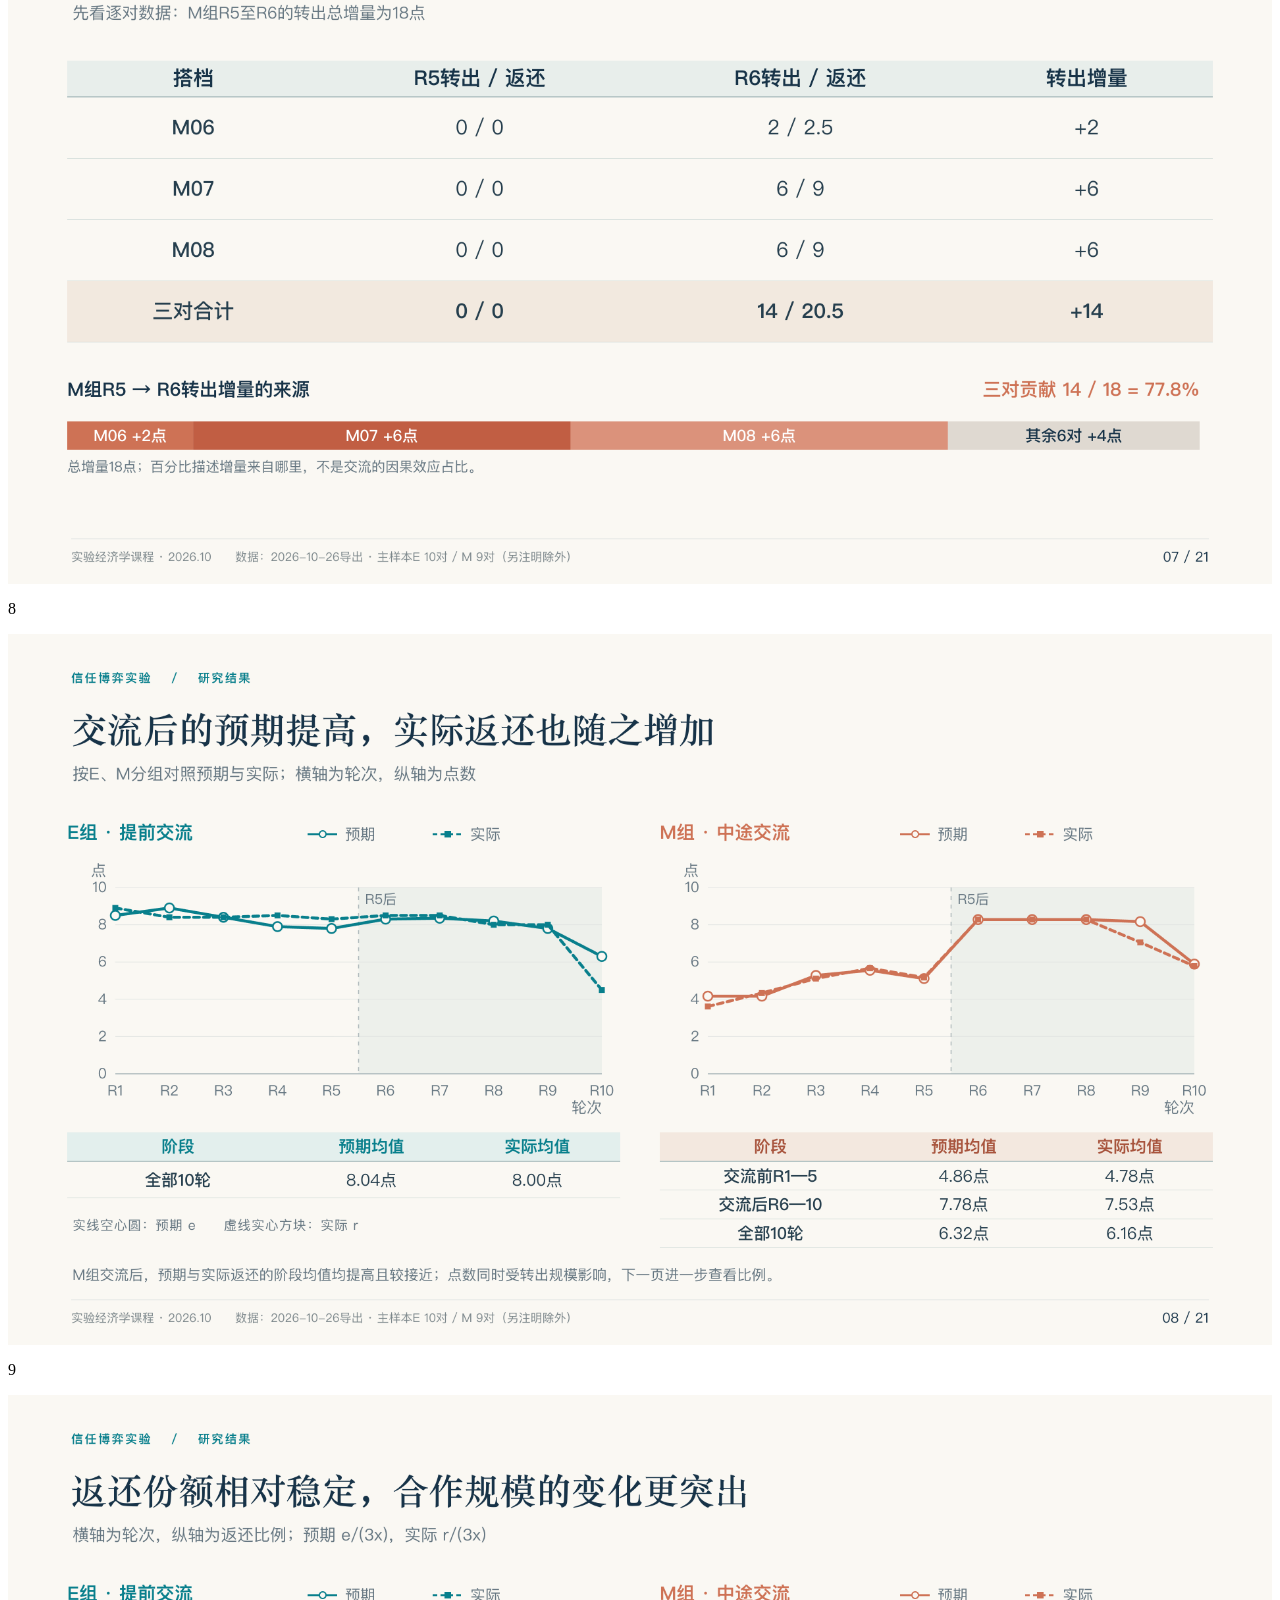
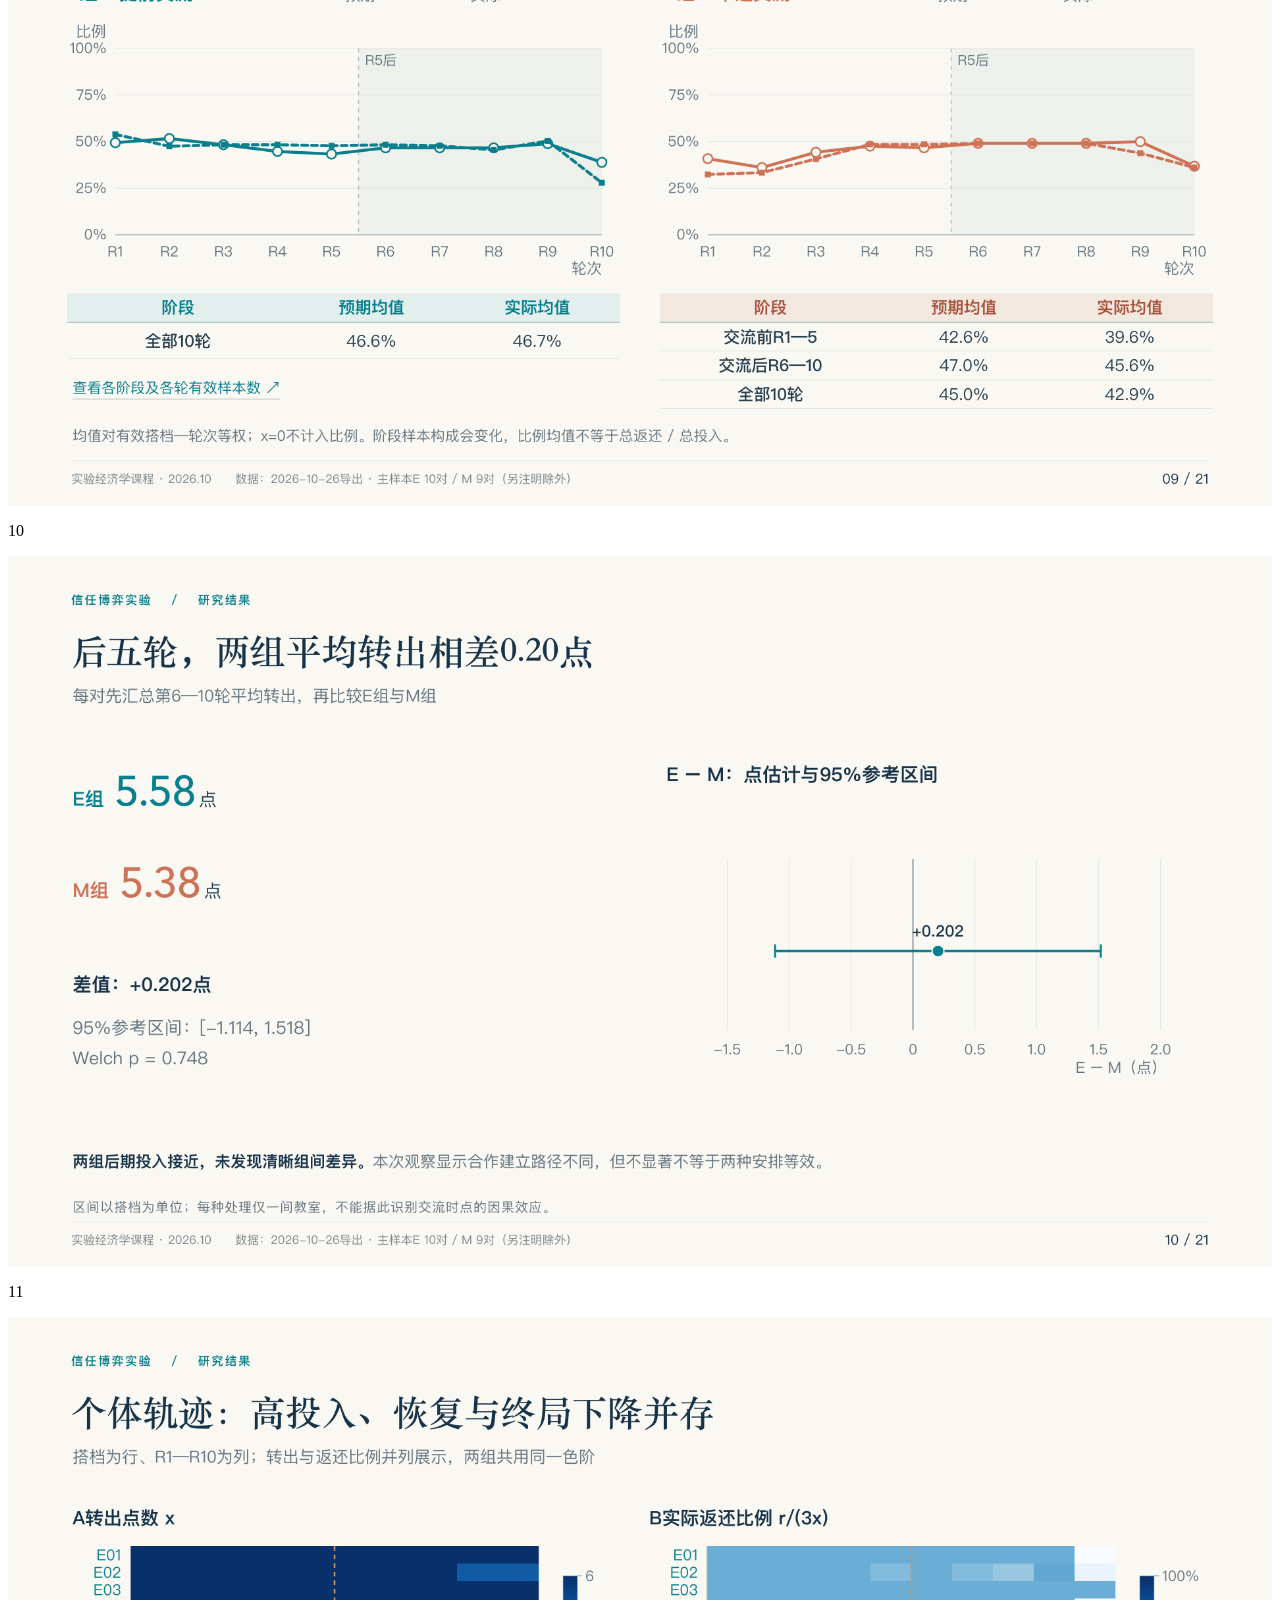
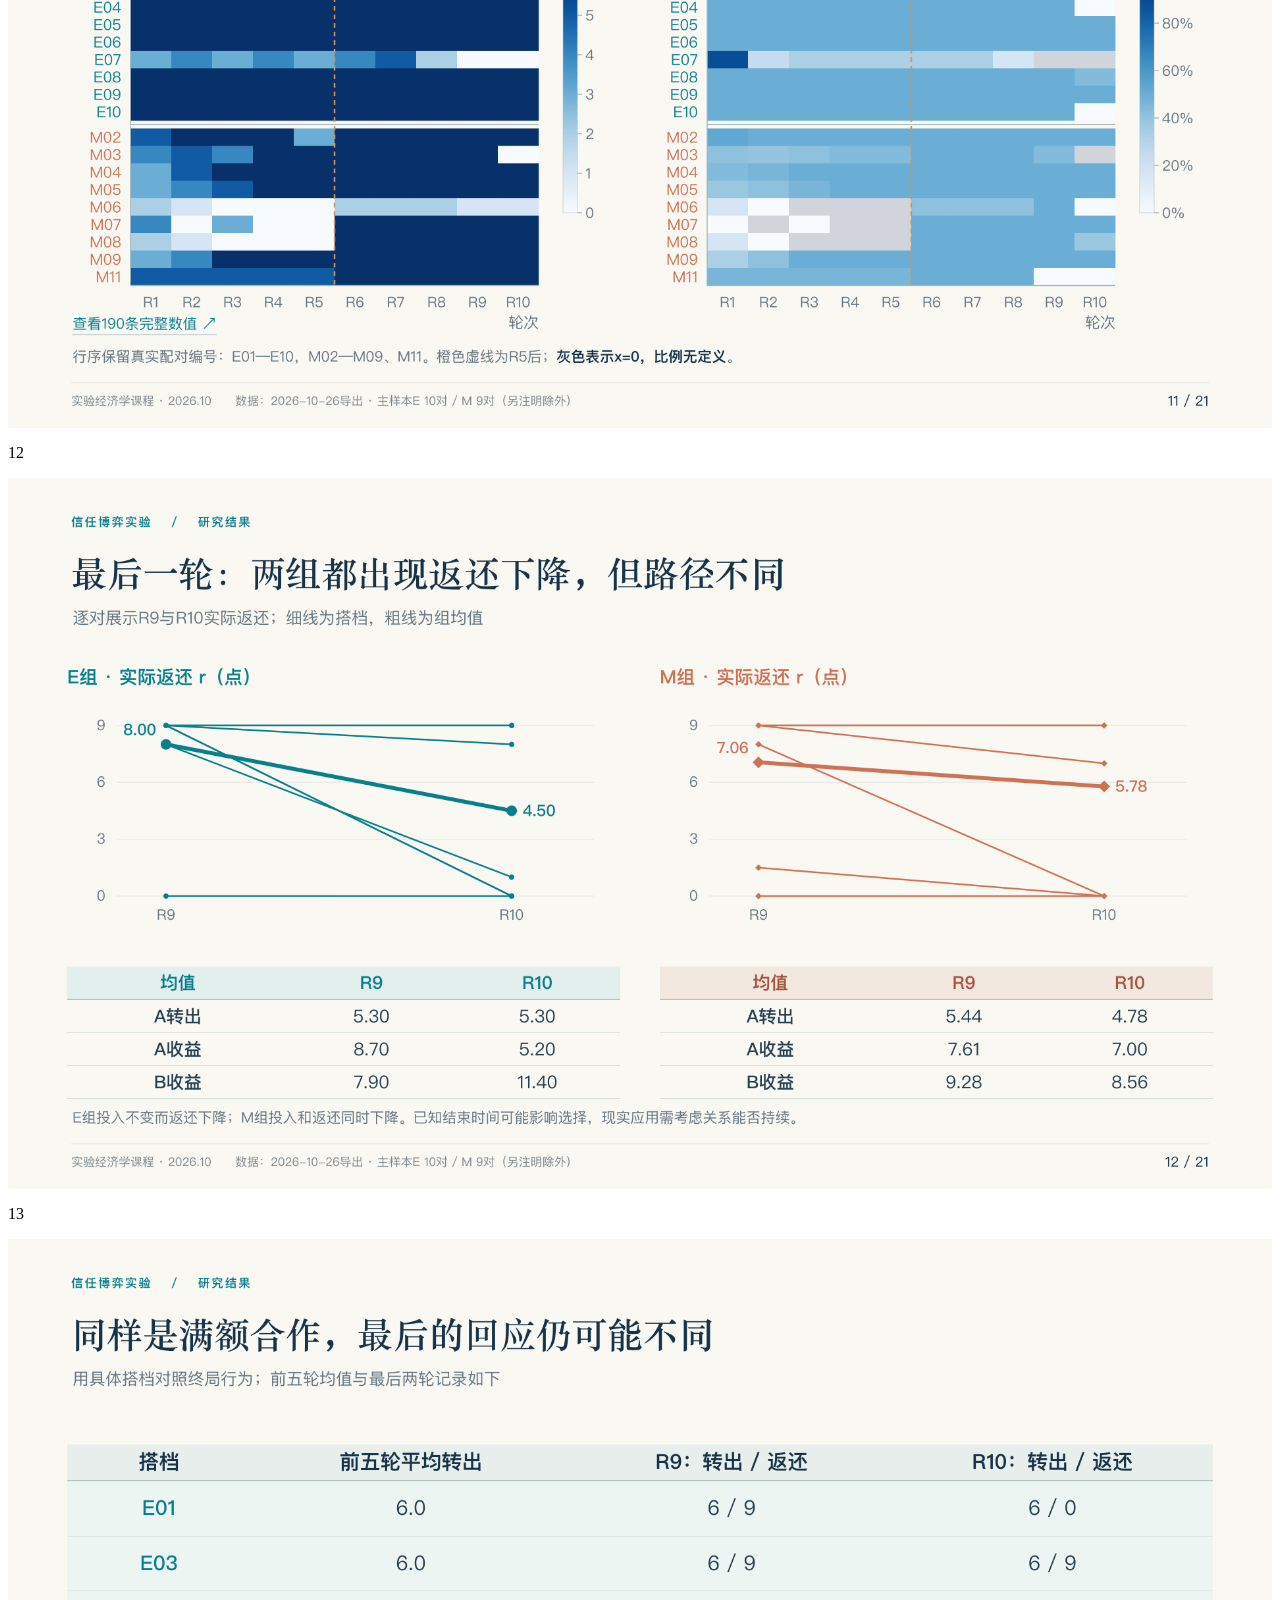
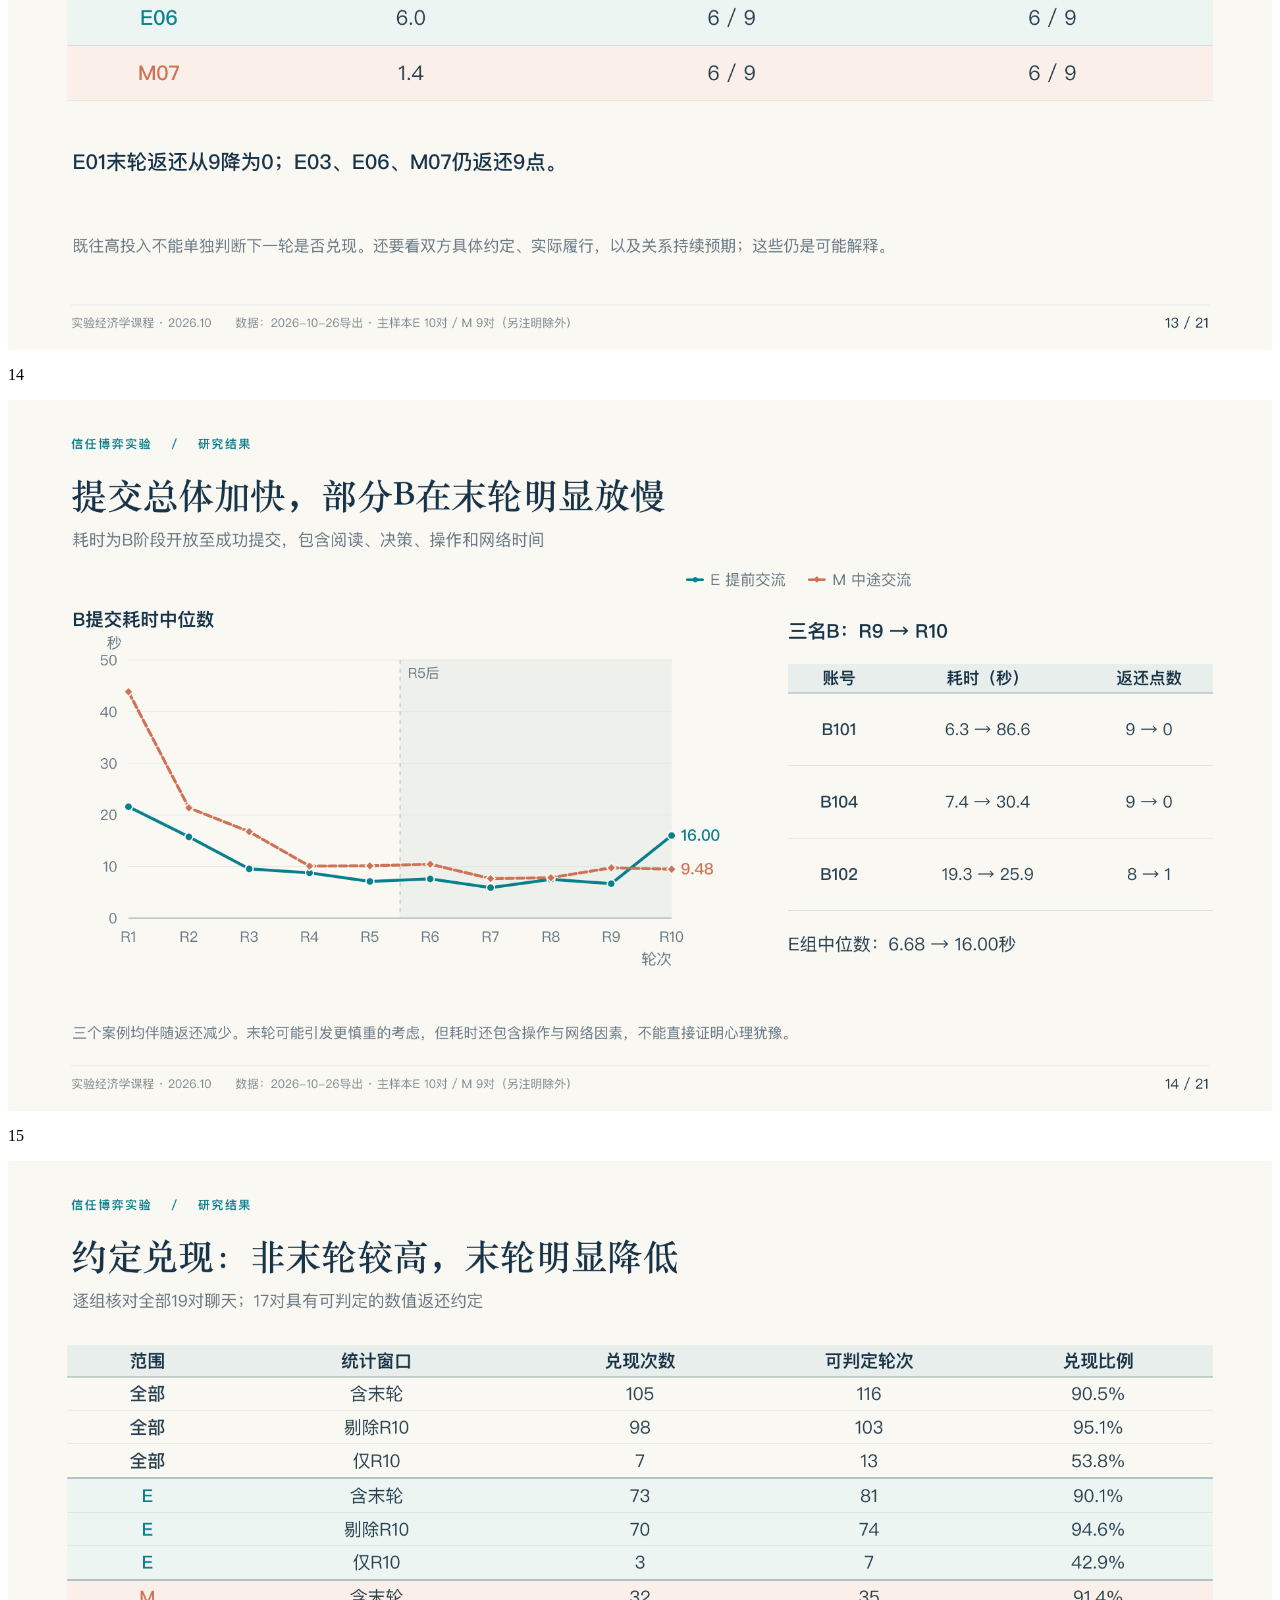
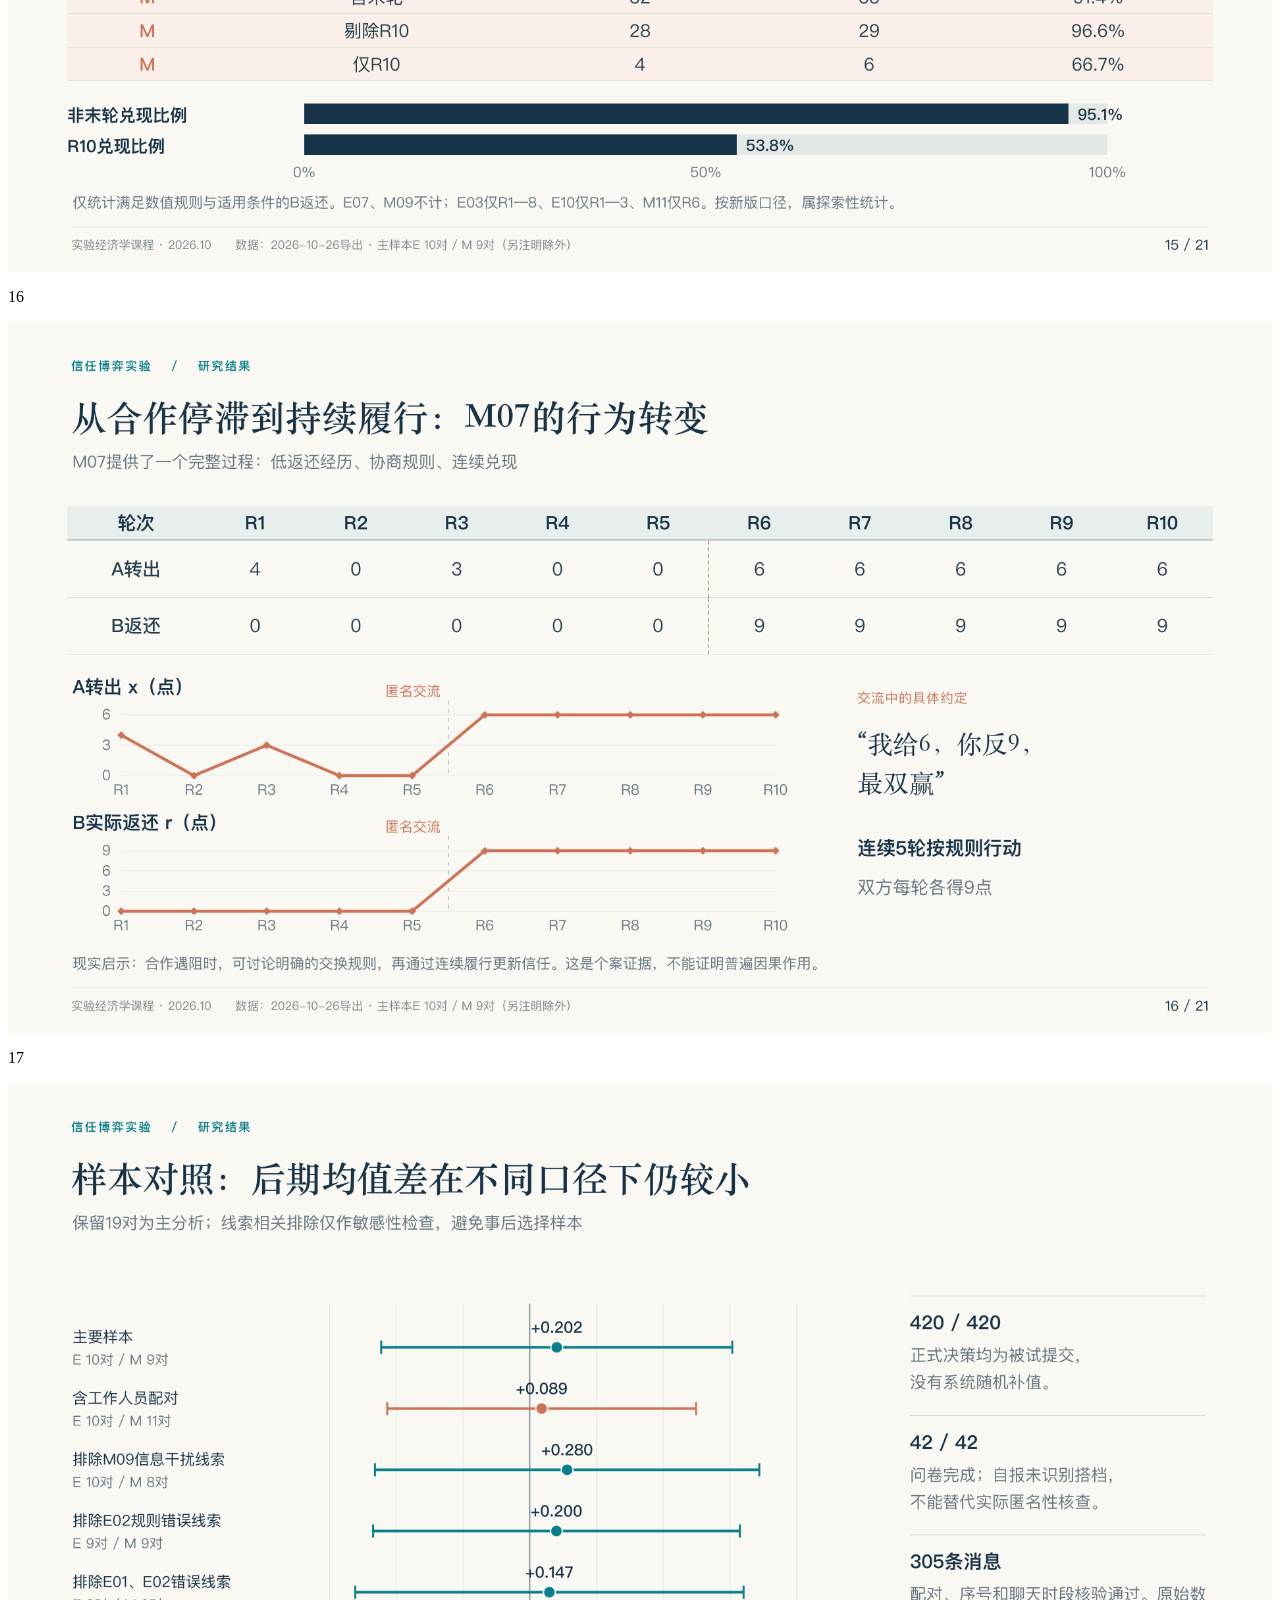
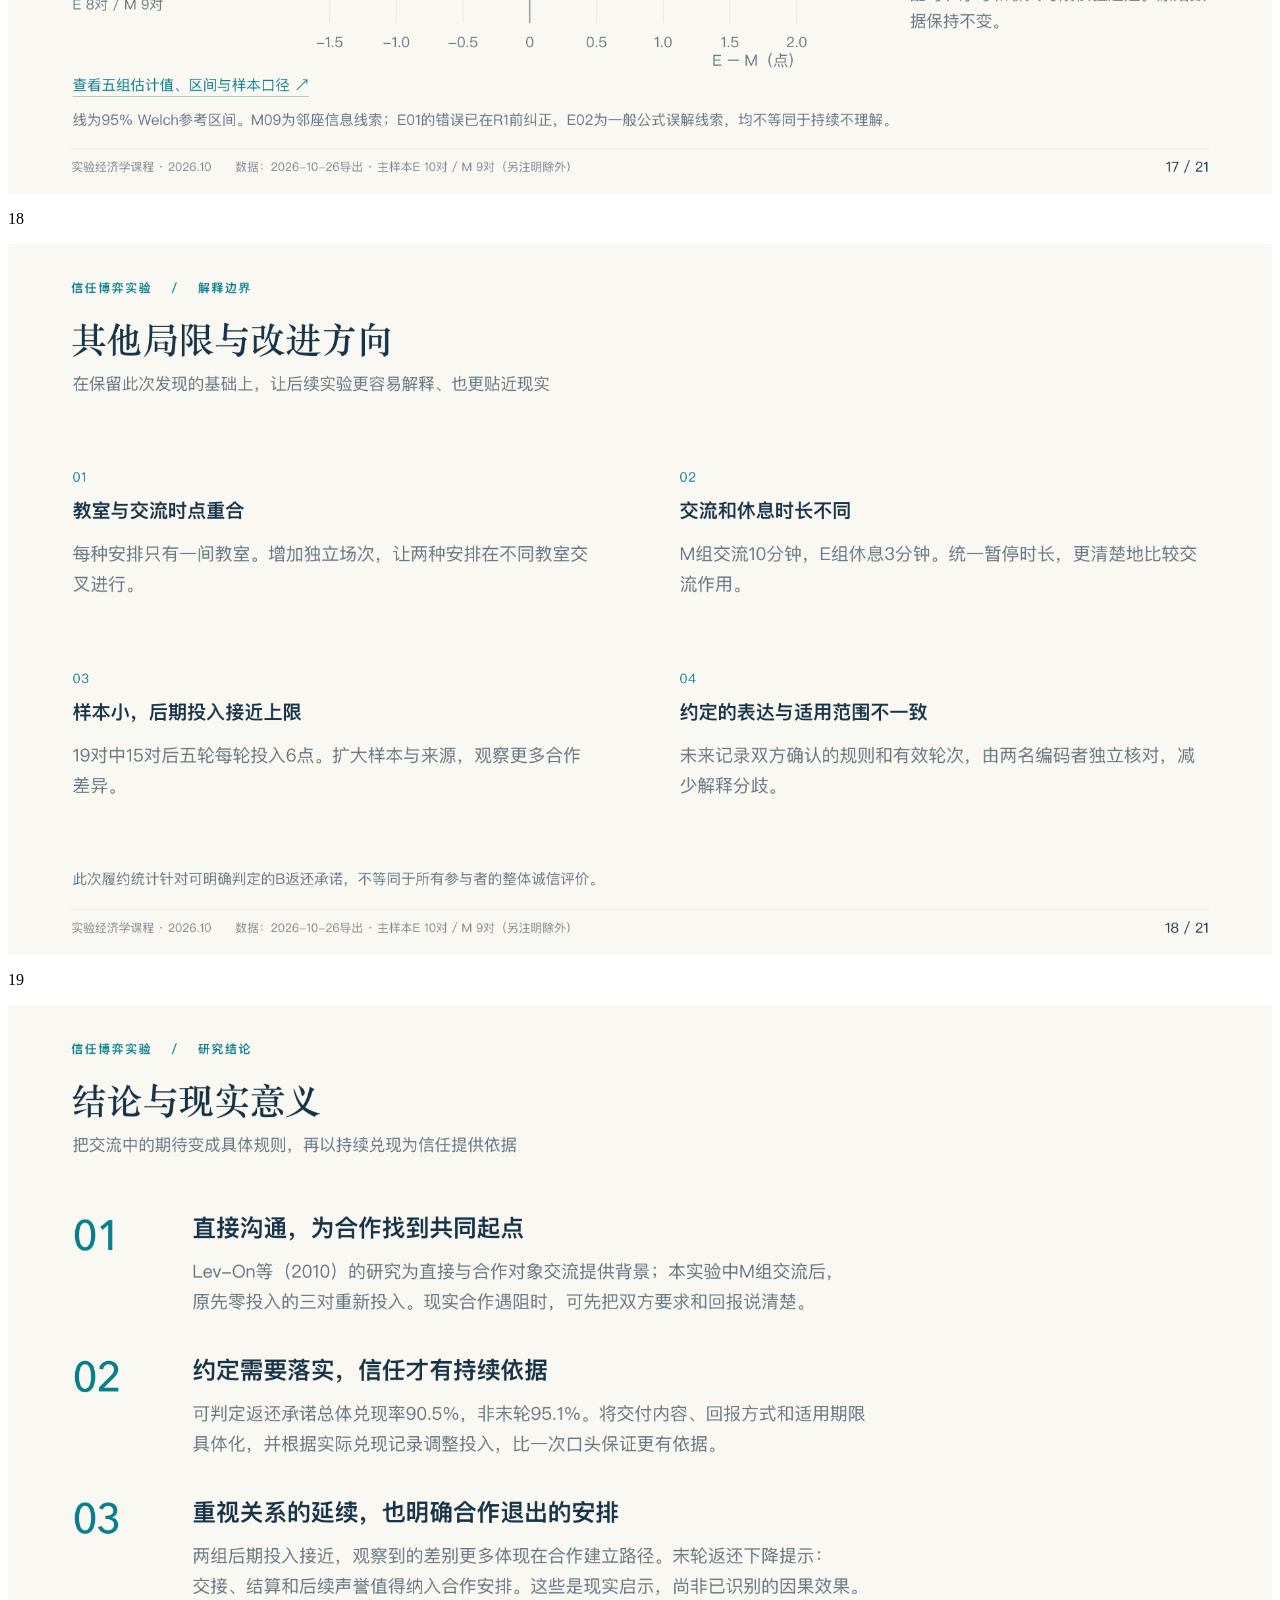
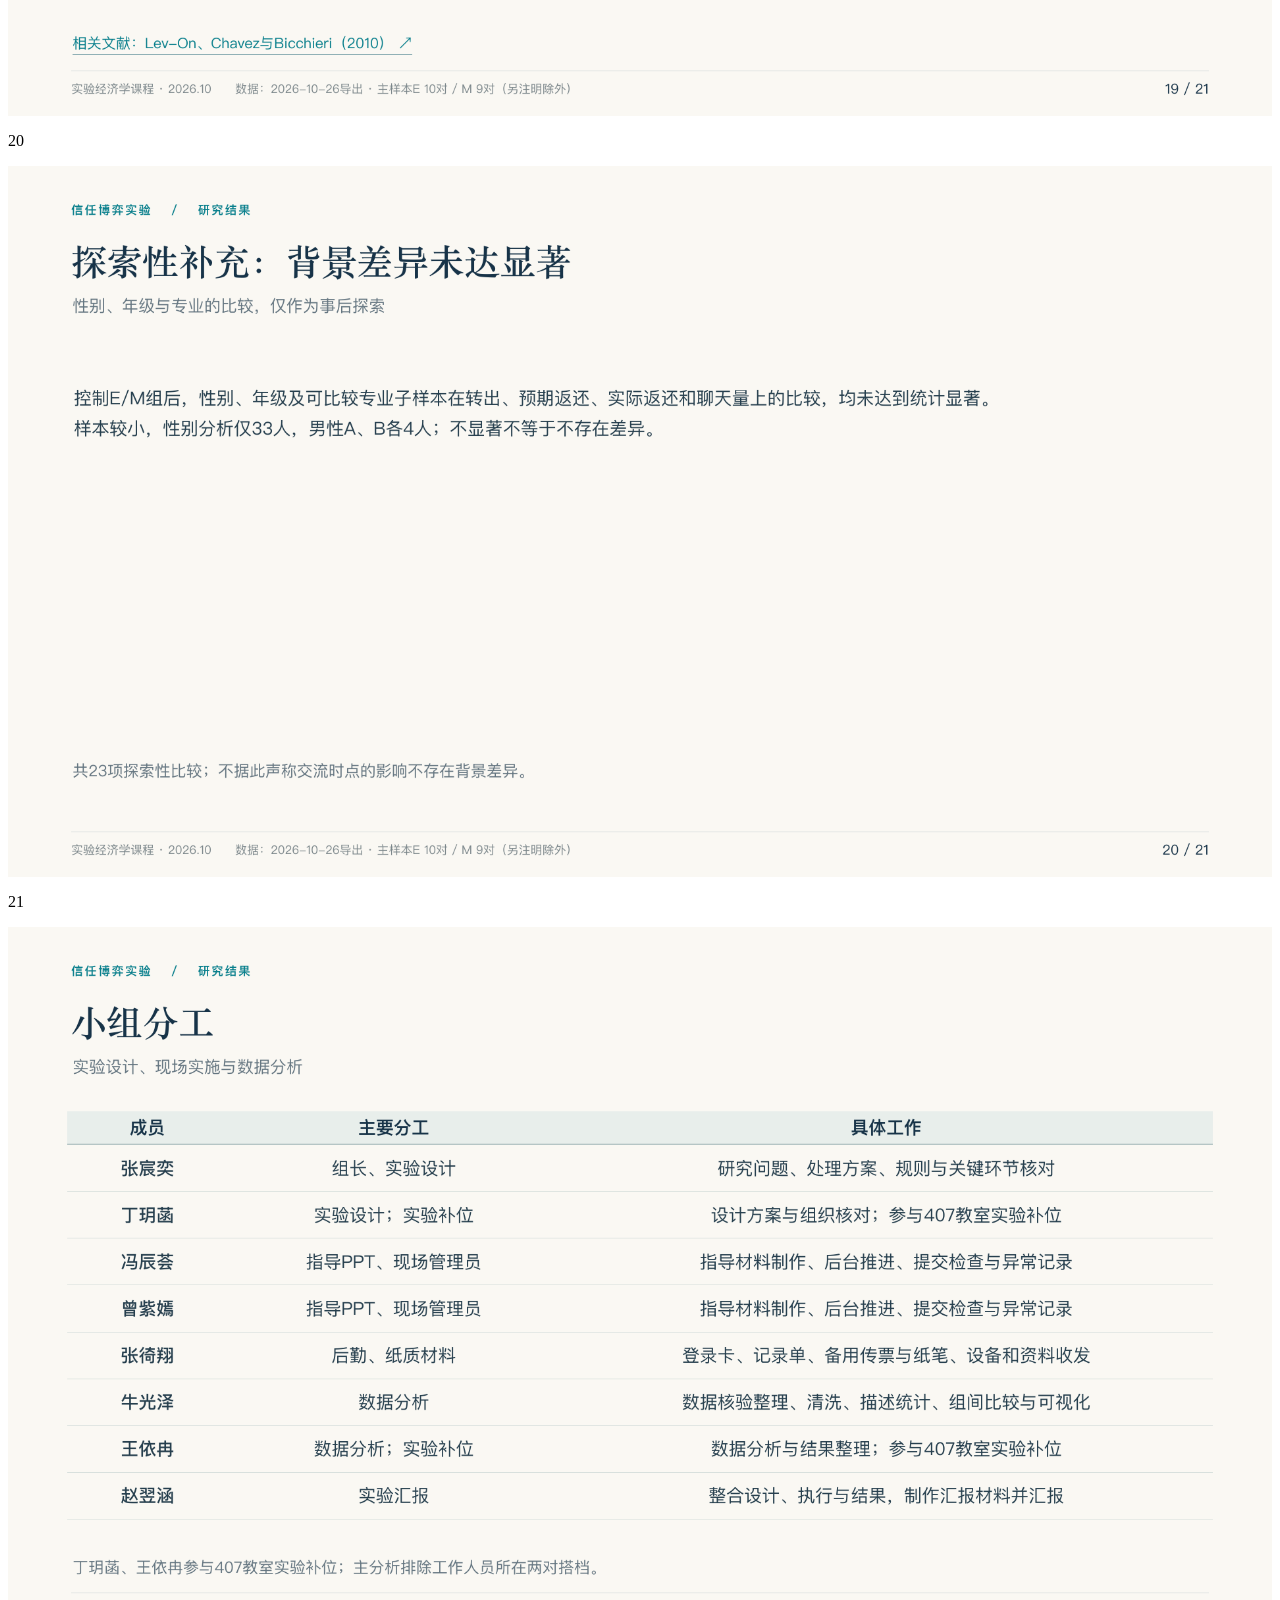
==== commit 26d0dec6: "Add exploratory summary and team contributions; refresh 21 slide screenshots" ====
--- a/screenshots/index.html
+++ b/screenshots/index.html
@@ -1 +1 @@
-<!doctype html><html lang="zh-CN"><meta charset="utf-8"><meta name="viewport" content="width=device-width,initial-scale=1"><title>19页高清截图 · v3</title><style>body{background:#faf8f3;color:#263f4e;font:17px/1.8 "PingFang SC","Microsoft YaHei",sans-serif;max-width:1120px;margin:55px auto;padding:0 25px}h1,h2{color:#173348}a{color:#087f8c}table{border-collapse:collapse;width:100%}th,td{padding:12px;text-align:left;border-bottom:1px solid #d4dcda}th{background:#e9efeb}.muted{color:#657681}img{max-width:100%}</style><body><h1>19页高清截图 · v3</h1><p><a href="../index.html">打开幻灯片</a></p><p>每页3840×2160。点击图片查看原图。</p><a href="contact-sheet.jpg"><img src="contact-sheet.jpg"></a><h2>01 · 交流时点与信任博弈中的合作行为</h2><a href="slide-01.png"><img loading="lazy" src="slide-01.png"></a><h2>02 · 实验设计：5＋5结构与单轮规则</h2><a href="slide-02.png"><img loading="lazy" src="slide-02.png"></a><h2>03 · 主要研究样本：E组10对，M组9对</h2><a href="slide-03.png"><img loading="lazy" src="slide-03.png"></a><h2>04 · 整体合作水平高，后期多数搭档满额转出</h2><a href="slide-04.png"><img loading="lazy" src="slide-04.png"></a><h2>05 · 合作路径：E组起点较高，M组在交流后追近</h2><a href="slide-05.png"><img loading="lazy" src="slide-05.png"></a><h2>06 · 全体搭档逐轮数据：先看整体，再解释变化</h2><a href="slide-06.png"><img loading="lazy" src="slide-06.png"></a><h2>07 · 三对原先零转出的搭档，交流后重新投入</h2><a href="slide-07.png"><img loading="lazy" src="slide-07.png"></a><h2>08 · 交流后的预期提高，实际返还也随之增加</h2><a href="slide-08.png"><img loading="lazy" src="slide-08.png"></a><h2>09 · 返还份额相对稳定，合作规模的变化更突出</h2><a href="slide-09.png"><img loading="lazy" src="slide-09.png"></a><h2>10 · 后五轮，两组平均转出相差0.20点</h2><a href="slide-10.png"><img loading="lazy" src="slide-10.png"></a><h2>11 · 个体轨迹：高投入、恢复与终局下降并存</h2><a href="slide-11.png"><img loading="lazy" src="slide-11.png"></a><h2>12 · 最后一轮：两组都出现返还下降，但路径不同</h2><a href="slide-12.png"><img loading="lazy" src="slide-12.png"></a><h2>13 · 同样是满额合作，最后的回应仍可能不同</h2><a href="slide-13.png"><img loading="lazy" src="slide-13.png"></a><h2>14 · 提交总体加快，部分B在末轮明显放慢</h2><a href="slide-14.png"><img loading="lazy" src="slide-14.png"></a><h2>15 · 约定兑现：非末轮较高，末轮明显降低</h2><a href="slide-15.png"><img loading="lazy" src="slide-15.png"></a><h2>16 · 从合作停滞到持续履行：M07的行为转变</h2><a href="slide-16.png"><img loading="lazy" src="slide-16.png"></a><h2>17 · 样本对照：后期均值差在不同口径下仍较小</h2><a href="slide-17.png"><img loading="lazy" src="slide-17.png"></a><h2>18 · 其他局限与改进方向</h2><a href="slide-18.png"><img loading="lazy" src="slide-18.png"></a><h2>19 · 结论与现实意义</h2><a href="slide-19.png"><img loading="lazy" src="slide-19.png"></a></body></html>+<html><meta charset="utf-8"><h1>21页汇报截图</h1><p>1</p><img style="width:100%" src="slide-01.png"><p>2</p><img style="width:100%" src="slide-02.png"><p>3</p><img style="width:100%" src="slide-03.png"><p>4</p><img style="width:100%" src="slide-04.png"><p>5</p><img style="width:100%" src="slide-05.png"><p>6</p><img style="width:100%" src="slide-06.png"><p>7</p><img style="width:100%" src="slide-07.png"><p>8</p><img style="width:100%" src="slide-08.png"><p>9</p><img style="width:100%" src="slide-09.png"><p>10</p><img style="width:100%" src="slide-10.png"><p>11</p><img style="width:100%" src="slide-11.png"><p>12</p><img style="width:100%" src="slide-12.png"><p>13</p><img style="width:100%" src="slide-13.png"><p>14</p><img style="width:100%" src="slide-14.png"><p>15</p><img style="width:100%" src="slide-15.png"><p>16</p><img style="width:100%" src="slide-16.png"><p>17</p><img style="width:100%" src="slide-17.png"><p>18</p><img style="width:100%" src="slide-18.png"><p>19</p><img style="width:100%" src="slide-19.png"><p>20</p><img style="width:100%" src="slide-20.png"><p>21</p><img style="width:100%" src="slide-21.png">
